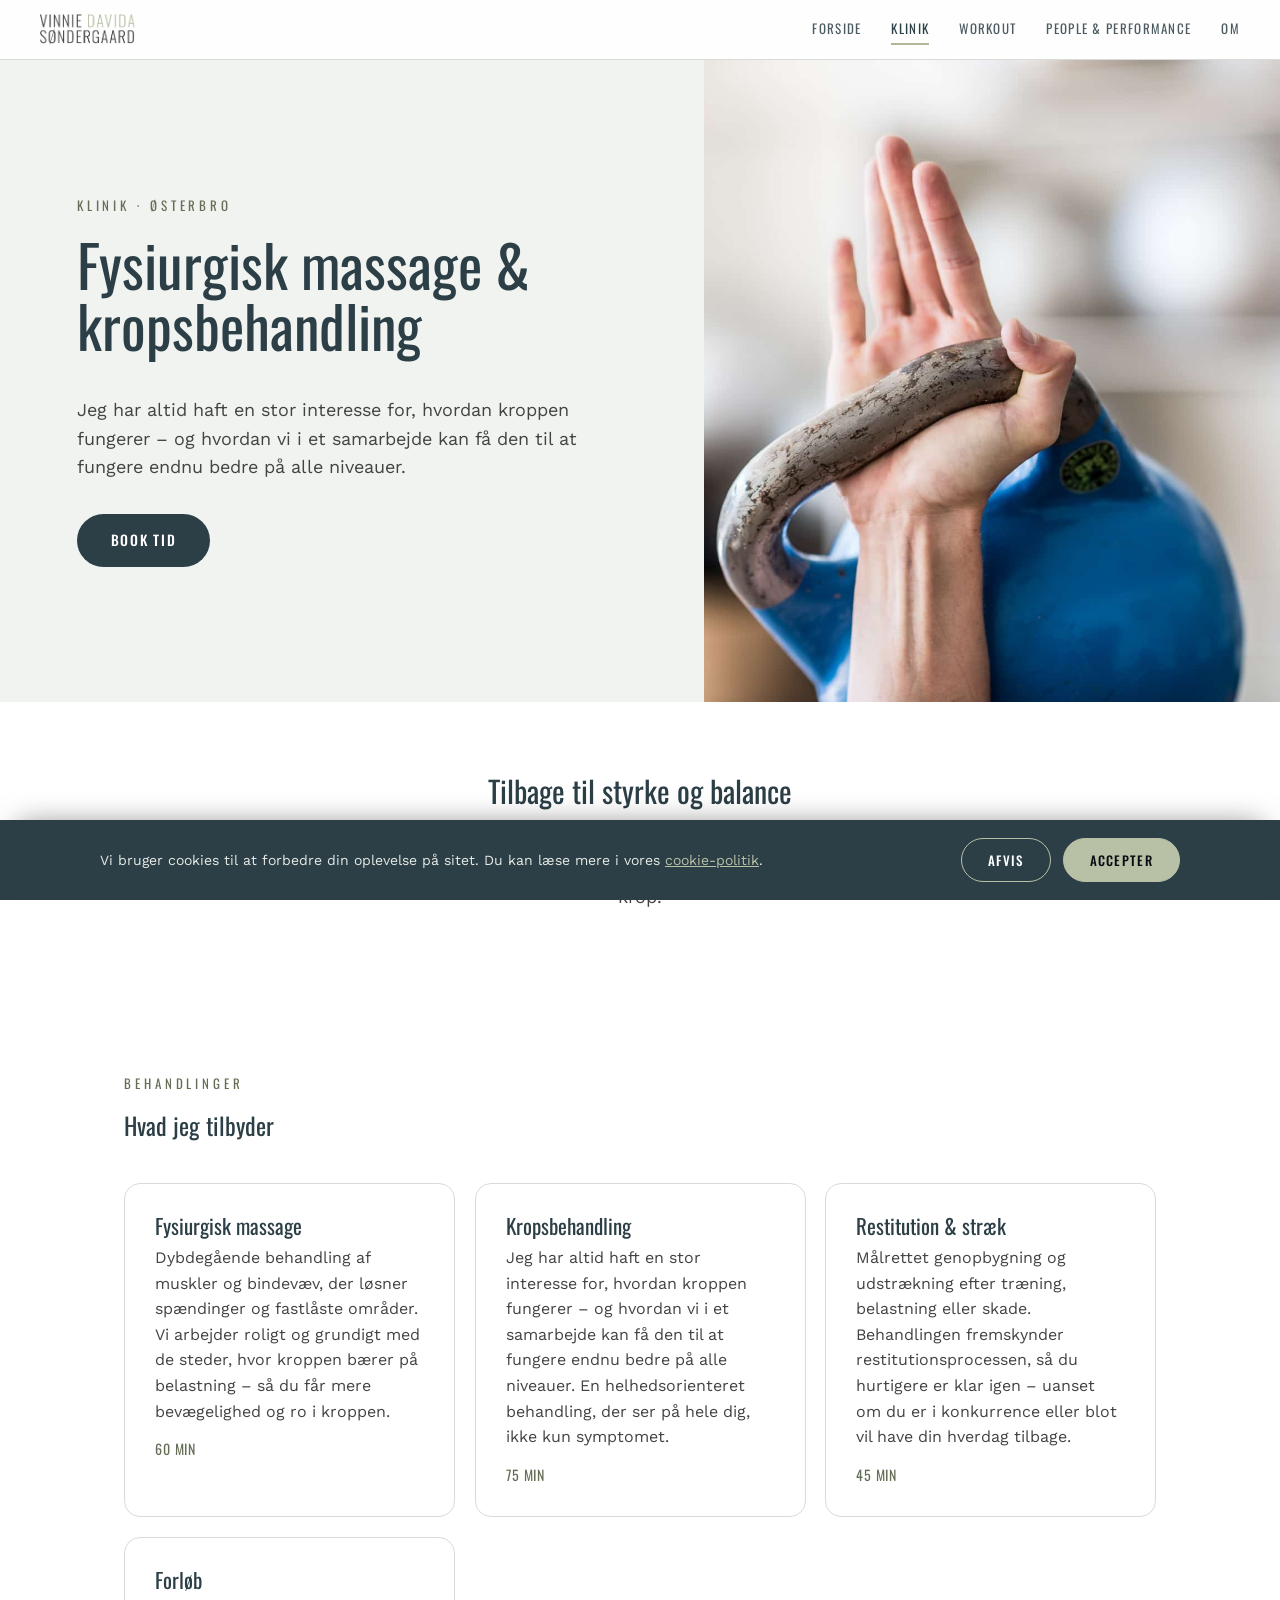
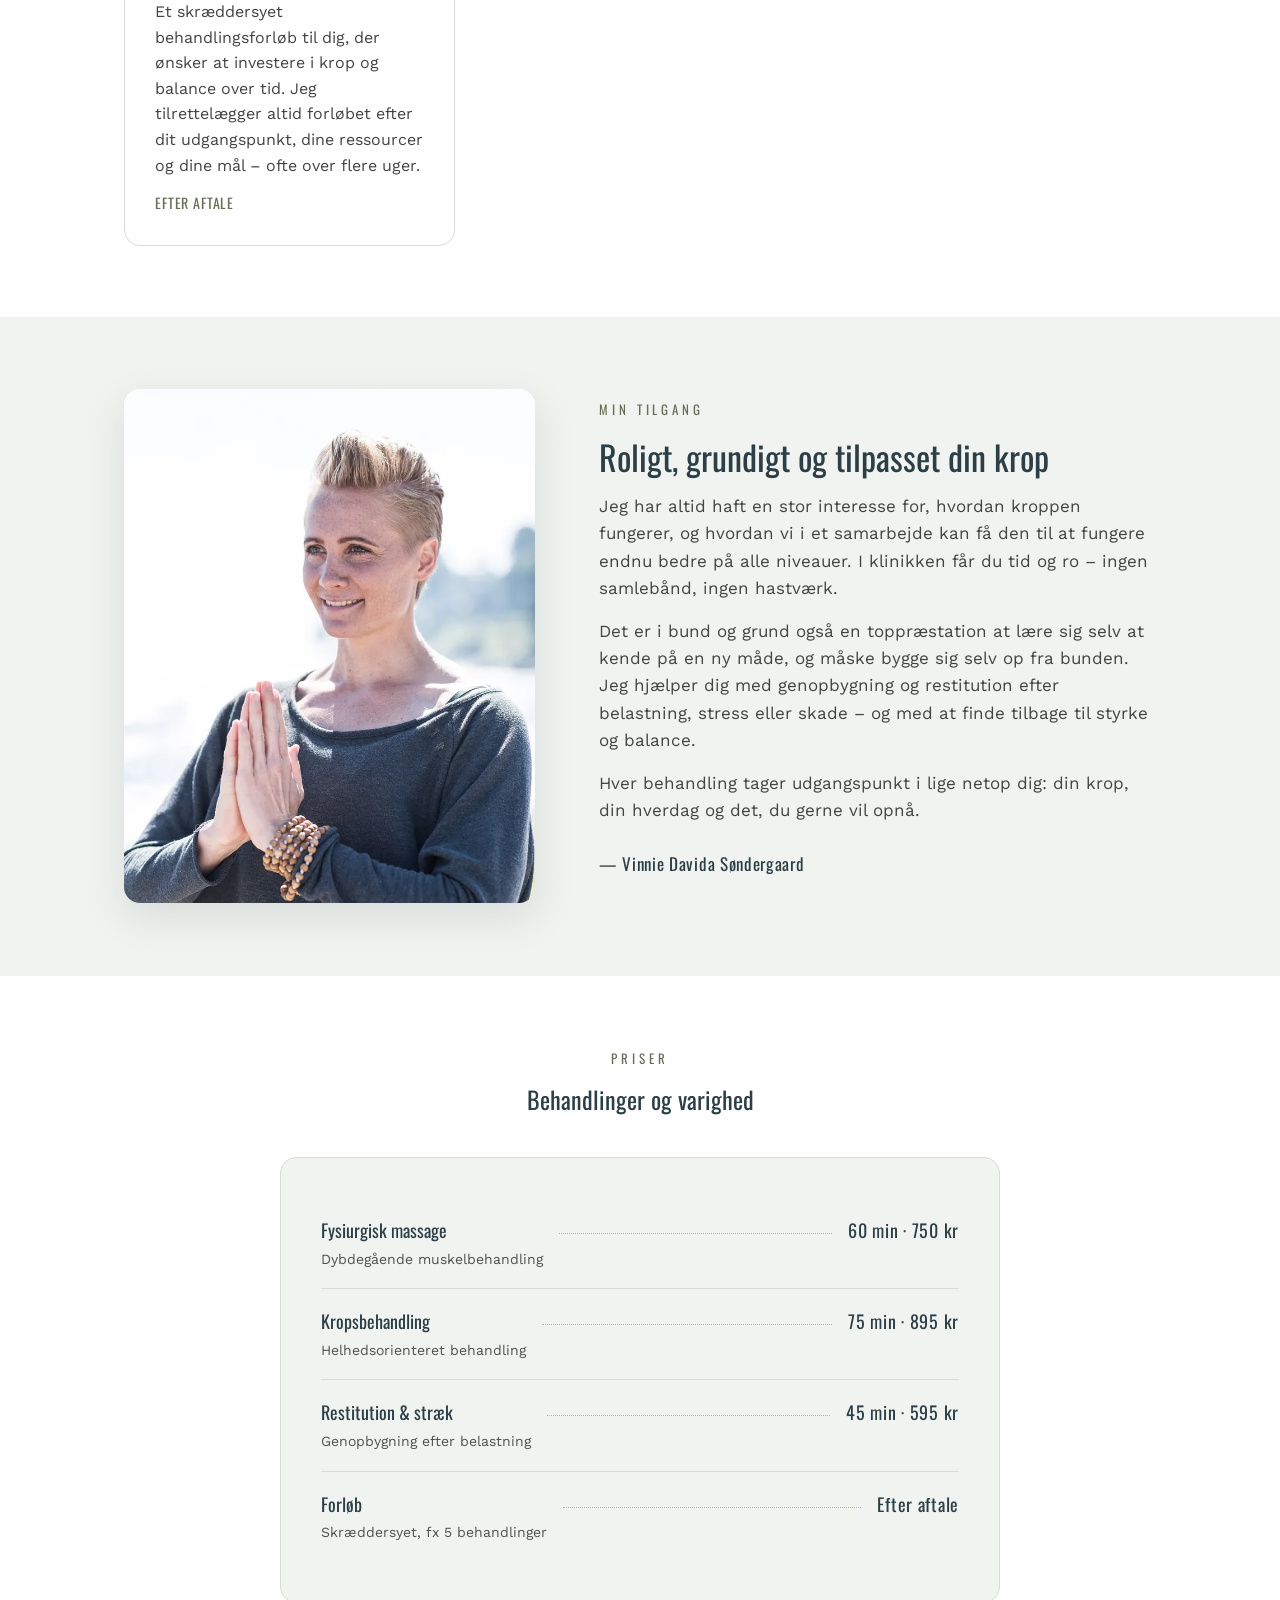
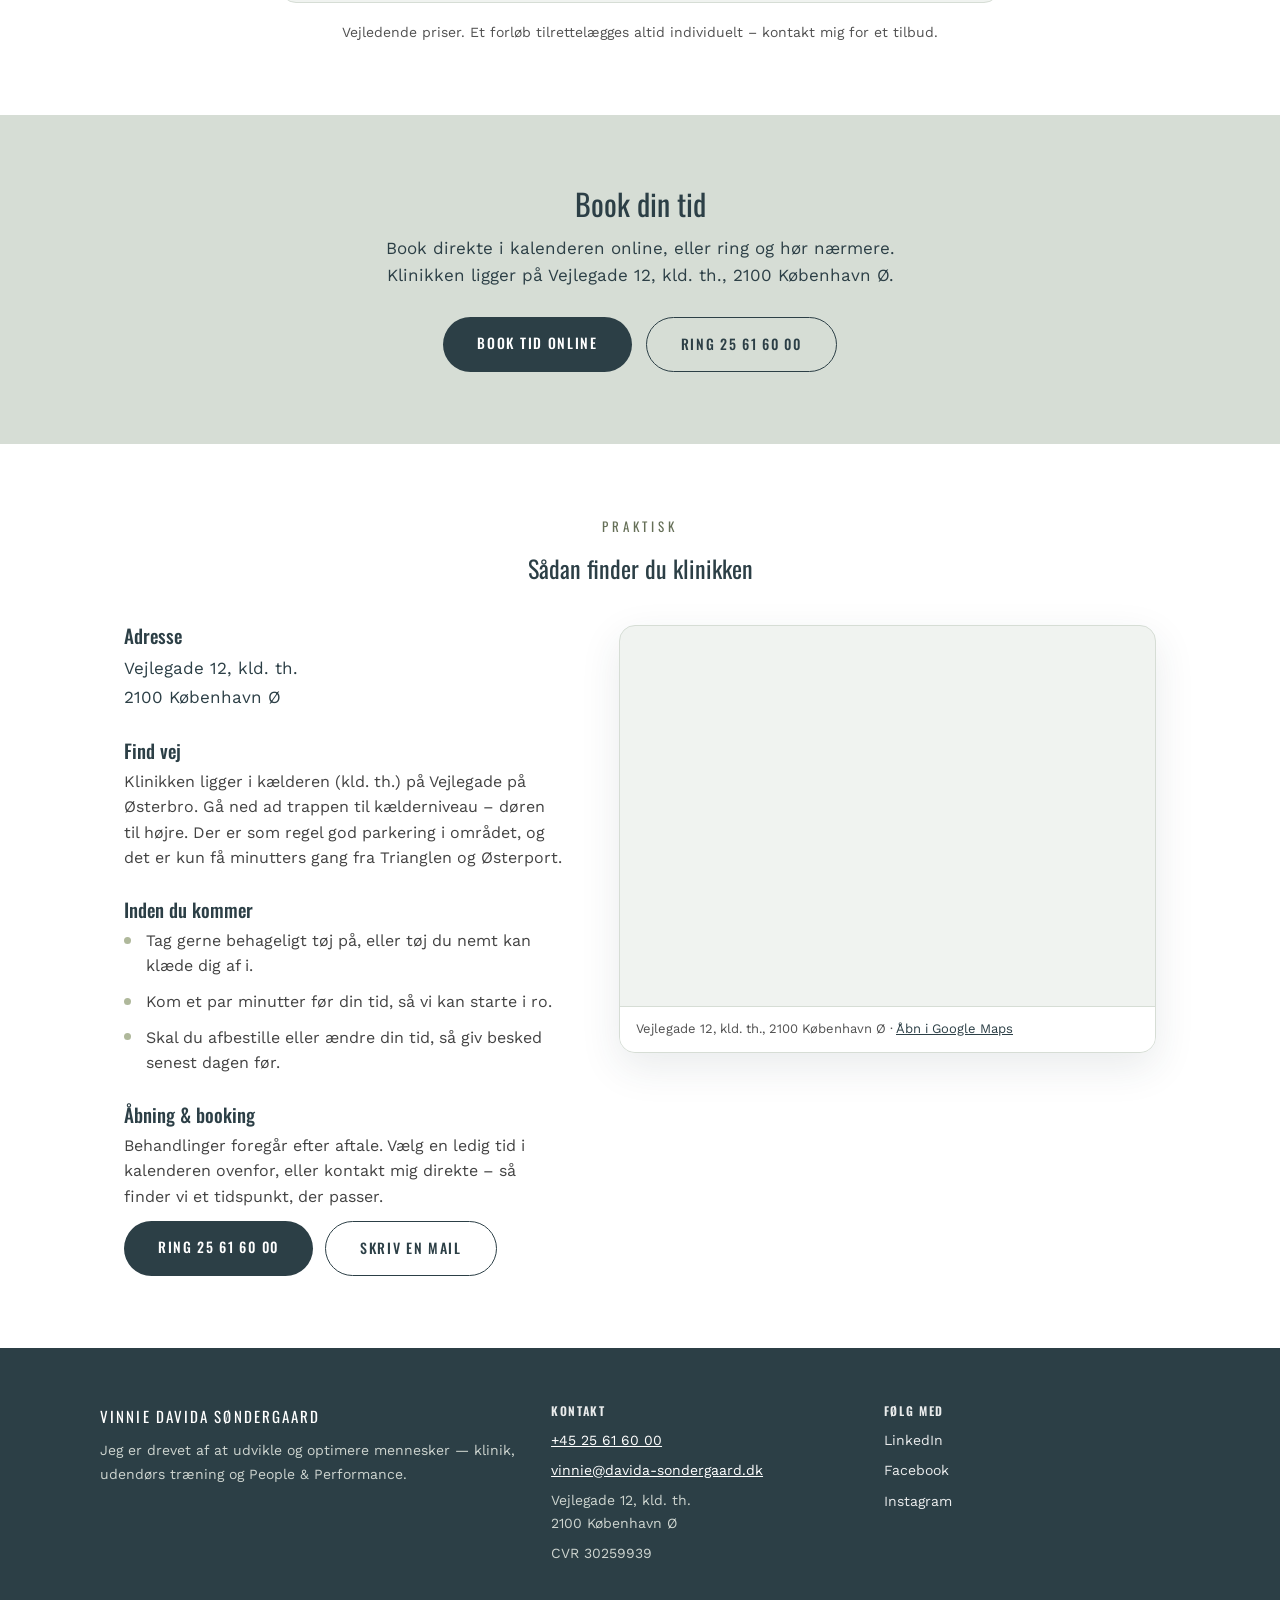
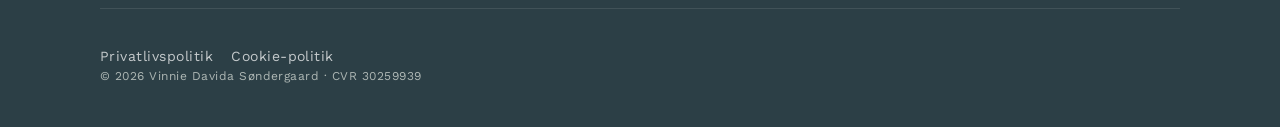
==== klinik/index.html @ 9a592920 "Serve site from custom domain vinnie-davida-sondergaard.dk The legacy Jekyll Pages build was failing" ====
<!DOCTYPE html>
<html lang="da">
<head>
<meta charset="utf-8">
<meta name="viewport" content="width=device-width, initial-scale=1">
<script>document.documentElement.classList.add('js');</script>
<title>Klinik — Fysiurgisk massage | Vinnie Davida Søndergaard</title>
<link rel="canonical" href="https://vinnie-davida-sondergaard.dk/klinik/">
<meta name="description" content="Fysiurgisk massage og kropsbehandling i en rolig klinik på Østerbro, København. Book din tid online.">

<!-- Favicon -->
<link rel="icon" type="image/png" href="../assets/images/source/favicon.png">
<link rel="apple-touch-icon" href="../assets/images/source/favicon.png">
<meta name="theme-color" content="#d6ddd5">

<!-- Open Graph -->
<meta property="og:type" content="website">
<meta property="og:site_name" content="Vinnie Davida Søndergaard">
<meta property="og:locale" content="da_DK">
<meta property="og:title" content="Klinik — Fysiurgisk massage | Vinnie Davida Søndergaard">
<meta property="og:description" content="Fysiurgisk massage og kropsbehandling i en rolig klinik på Østerbro, København. Book din tid online.">
<meta property="og:url" content="https://vinnie-davida-sondergaard.dk/klinik/">
<meta property="og:image" content="https://vinnie-davida-sondergaard.dk/assets/images/source/vinnie-davida-soendergaard-photo-martin-kaufmann-dsc-4499.jpg">

<!-- Twitter -->
<meta name="twitter:card" content="summary_large_image">
<meta name="twitter:title" content="Klinik — Fysiurgisk massage | Vinnie Davida Søndergaard">
<meta name="twitter:description" content="Fysiurgisk massage og kropsbehandling i en rolig klinik på Østerbro, København. Book din tid online.">
<meta name="twitter:image" content="https://vinnie-davida-sondergaard.dk/assets/images/source/vinnie-davida-soendergaard-photo-martin-kaufmann-dsc-4499.jpg">
<!-- Preload the hero photo (a CSS background, otherwise discovered late) — the LCP element. -->
<link rel="preload" as="image" href="../assets/images/source/vinnie-davida-soendergaard-photo-martin-kaufmann-dsc-4499.jpg">
<link rel="preconnect" href="https://fonts.googleapis.com">
<link rel="preconnect" href="https://fonts.gstatic.com" crossorigin>
<link href="https://fonts.googleapis.com/css2?family=Oswald:wght@300;400;500;600&family=Work+Sans:wght@300;400;500&display=swap" rel="stylesheet">
<link rel="stylesheet" href="../assets/css/tokens.css">
<style>
  /* Klinik tone: calm, clean, airy, healing */
  body { background: var(--c-wash); color: var(--c-slate); }
  h1, h2, h3 { font-weight: 400; color: var(--c-slate); }

  .hero { display: grid; grid-template-columns: 1.1fr .9fr; min-height: 78vh; }
  .hero .text { display: flex; flex-direction: column; justify-content: center; padding: 80px clamp(24px,6vw,96px); }
  .hero .photo { background: url('../assets/images/source/vinnie-davida-soendergaard-photo-martin-kaufmann-dsc-4499.jpg') center/cover; }
  .hero h1 { font-size: clamp(34px, 5vw, 58px); line-height: 1.05; margin-bottom: 22px; }
  .hero p { font-size: 18px; color: var(--c-text); max-width: 46ch; margin-bottom: 32px; }

  .intro { background: #fff; }
  .intro .wrap { max-width: 720px; text-align: center; }
  .intro h2 { font-size: 30px; margin-bottom: 18px; }
  .intro p { font-size: 18px; color: var(--c-text); }

  .treatments { background: #fff; }
  .treatments .grid { display: grid; gap: 20px; grid-template-columns: repeat(auto-fit,minmax(250px,1fr)); }
  .card h3 { font-size: 21px; margin-bottom: 8px; }
  .card p { color: var(--c-text); margin: 0 0 14px; }
  .card .meta { font-family: var(--font-head); color: var(--c-eyebrow); font-size: 14px; letter-spacing: .06em; text-transform: uppercase; }

  /* Approach / about the clinic — warm, calm two-column block */
  .approach { background: var(--c-wash); }
  .approach .grid { display: grid; gap: clamp(32px,5vw,64px); grid-template-columns: .85fr 1.15fr; align-items: center; }
  .approach .photo { border-radius: 16px; overflow: hidden; box-shadow: 0 14px 40px rgba(44,63,70,.12); }
  .approach .photo img { width: 100%; height: 100%; object-fit: cover; aspect-ratio: 4/5; }
  .approach h2 { font-size: clamp(26px,3.4vw,34px); margin-bottom: 18px; }
  .approach p { font-size: 17px; color: var(--c-text); margin: 0 0 16px; max-width: 56ch; }
  .approach .signature { font-family: var(--font-head); color: var(--c-slate); letter-spacing: .04em; margin-top: 26px; }
  @media (max-width: 760px){ .approach .grid { grid-template-columns: 1fr; } }

  /* Pricing — clean, editable price list */
  .pricing { background: #fff; }
  .pricing .price-list { max-width: 720px; margin: 0 auto; background: var(--c-wash); border: 1px solid var(--c-sage-light); border-radius: 16px; padding: clamp(20px,4vw,40px); }
  .pricing .price-row { display: flex; align-items: baseline; justify-content: space-between; gap: 16px; padding: 18px 0; border-bottom: 1px solid var(--c-sage-light); }
  .pricing .price-row:last-child { border-bottom: 0; }
  .pricing .price-row .name { font-family: var(--font-head); font-size: 18px; color: var(--c-slate); }
  .pricing .price-row .name small { display: block; font-family: var(--font-body); font-size: 14px; color: var(--c-text-soft); text-transform: none; letter-spacing: 0; margin-top: 3px; }
  .pricing .price-row .dots { flex: 1; border-bottom: 1px dotted var(--c-sage-muted); transform: translateY(-4px); min-width: 16px; }
  .pricing .price-row .amount { font-family: var(--font-head); font-size: 18px; color: var(--c-slate); white-space: nowrap; letter-spacing: .04em; }
  .pricing .price-note { max-width: 720px; margin: 18px auto 0; font-size: 14px; color: var(--c-text-soft); text-align: center; }
  @media (max-width: 520px){ .pricing .price-row .dots { display: none; } }

  .booking { background: var(--c-sage-light); text-align: center; }
  .booking h2 { font-size: 30px; }
  .booking p { font-size: 17px; max-width: 48ch; margin: 0 auto 28px; }
  .booking .actions { display: flex; gap: 14px; justify-content: center; flex-wrap: wrap; }

  /* ── Booking overlay (EZME calendar in a lightbox) ─────────────────────── */
  .booking-modal {
    position: fixed; inset: 0; z-index: 100;
    display: flex; align-items: center; justify-content: center;
    padding: clamp(12px, 4vw, 40px);
  }
  .booking-modal[hidden] { display: none; }
  .booking-modal__backdrop {
    position: absolute; inset: 0;
    background: rgba(44, 63, 70, .55);
    backdrop-filter: blur(2px); -webkit-backdrop-filter: blur(2px);
    opacity: 0; transition: opacity .28s ease;
  }
  .booking-modal__dialog {
    position: relative; z-index: 1;
    width: min(560px, 100%); max-height: 92vh;
    display: flex; flex-direction: column;
    background: #fff; border-radius: 18px; overflow: hidden;
    box-shadow: 0 24px 70px rgba(44, 63, 70, .32);
    opacity: 0; transform: translateY(14px) scale(.98);
    transition: opacity .28s ease, transform .28s ease;
  }
  .booking-modal.is-open .booking-modal__backdrop { opacity: 1; }
  .booking-modal.is-open .booking-modal__dialog { opacity: 1; transform: none; }
  .booking-modal__close {
    position: absolute; top: 10px; right: 12px; z-index: 2;
    width: 40px; height: 40px; border-radius: 999px; cursor: pointer;
    background: rgba(255, 255, 255, .92); border: 1px solid var(--c-sage-light);
    color: var(--c-slate); font-size: 24px; line-height: 1;
    display: inline-flex; align-items: center; justify-content: center;
    transition: background .2s, border-color .2s;
  }
  .booking-modal__close:hover { background: var(--c-sage-light); border-color: var(--c-sage); }
  .booking-modal__frame { flex: 1; min-height: 0; }
  .booking-modal__iframe {
    display: block; width: 100%; height: min(760px, 92vh);
    border: 0; background: #fff;
  }
  @media (prefers-reduced-motion: reduce) {
    .booking-modal__backdrop, .booking-modal__dialog { transition: none; }
  }

  /* ── Practical info: address, map & how to find the clinic (issue #9) ───── */
  .practical { background: #fff; }
  .practical .grid {
    display: grid; gap: clamp(28px, 5vw, 56px);
    grid-template-columns: .9fr 1.1fr; align-items: start;
  }
  @media (max-width: 760px){ .practical .grid { grid-template-columns: 1fr; } }

  .practical .info h3 {
    font-family: var(--font-head); font-weight: 500; font-size: 19px;
    color: var(--c-slate); margin: 0 0 8px;
  }
  .practical .info .block { margin-bottom: 28px; }
  .practical .info .block:last-child { margin-bottom: 0; }
  .practical .info address {
    font-style: normal; font-size: 17px; line-height: 1.7; color: var(--c-slate);
  }
  .practical .info p { font-size: 16px; color: var(--c-text); margin: 0 0 12px; max-width: 52ch; }
  .practical .info p:last-child { margin-bottom: 0; }
  .practical .info ul {
    list-style: none; padding: 0; margin: 0;
    font-size: 16px; color: var(--c-text); line-height: 1.6;
  }
  .practical .info ul li { position: relative; padding-left: 22px; margin-bottom: 10px; }
  .practical .info ul li:last-child { margin-bottom: 0; }
  .practical .info ul li::before {
    content: ""; position: absolute; left: 0; top: .55em;
    width: 7px; height: 7px; border-radius: 999px; background: var(--c-sage-muted);
  }
  .practical .contact-actions { display: flex; gap: 12px; flex-wrap: wrap; margin-top: 6px; }

  /* Map: rounded card framing the embed; placeholder fallback if not embedded */
  .practical .map {
    border-radius: 16px; overflow: hidden;
    border: 1px solid var(--c-sage-light);
    box-shadow: 0 14px 40px rgba(44,63,70,.10);
    background: var(--c-wash);
    min-height: 340px; position: relative;
  }
  .practical .map iframe { display: block; width: 100%; height: 100%; min-height: 380px; border: 0; }
  .practical .map .map-caption {
    font-size: 13px; color: var(--c-text-soft);
    padding: 12px 16px; background: #fff; border-top: 1px solid var(--c-sage-light);
  }
  .practical .map .map-caption a { color: var(--c-slate); }

  /* Klinik tone: light, calm top-nav; dark slate footer */
  .site-nav { --nav-bg: rgba(255,255,255,.92); --nav-fg: var(--c-slate); --nav-border: var(--c-sage-light); --nav-accent: var(--c-sage-muted); }
  .site-footer { --foot-bg: var(--c-slate); --foot-fg: #cdd4cf; --foot-head: #fff; --foot-link: #fff; }
  /* offset first section for the fixed nav */
  .hero { padding-top: 60px; }
  @media (max-width: 760px){ .hero { grid-template-columns: 1fr; } .hero .photo { min-height: 320px; order: -1; } }
</style>

<!-- Structured data (#23): the clinic as a local business, for local SEO. -->
<script type="application/ld+json">
{
  "@context": "https://schema.org",
  "@type": "MedicalBusiness",
  "name": "Vinnie Davida Søndergaard — Klinik",
  "description": "Fysiurgisk massage og kropsbehandling i en rolig klinik på Østerbro, København.",
  "url": "https://vinnie-davida-sondergaard.dk/klinik/",
  "image": "https://vinnie-davida-sondergaard.dk/assets/images/source/vinnie-davida-soendergaard-photo-martin-kaufmann-dsc-4499.jpg",
  "telephone": "+4525616000",
  "email": "vinnie@davida-sondergaard.dk",
  "priceRange": "$$",
  "address": {
    "@type": "PostalAddress",
    "streetAddress": "Vejlegade 12, kld. th.",
    "postalCode": "2100",
    "addressLocality": "København Ø",
    "addressCountry": "DK"
  },
  "geo": {
    "@type": "GeoCoordinates",
    "latitude": 55.7066,
    "longitude": 12.5780
  },
  "openingHoursSpecification": {
    "@type": "OpeningHoursSpecification",
    "dayOfWeek": ["Monday", "Tuesday", "Wednesday", "Thursday", "Friday"],
    "description": "Behandlinger foregår efter aftale."
  },
  "makesOffer": [
    { "@type": "Offer", "itemOffered": { "@type": "Service", "name": "Fysiurgisk massage" } },
    { "@type": "Offer", "itemOffered": { "@type": "Service", "name": "Kropsbehandling" } },
    { "@type": "Offer", "itemOffered": { "@type": "Service", "name": "Restitution & stræk" } }
  ]
}
</script>
</head>
<body class="focus-klinik">
  <!-- ===================================================================
       CANONICAL SHARED TOP-NAV (sub-sites) — see .site-nav in tokens.css.
       Identical structure on klinik / workout / people-performance; the brand
       wordmark (logolight.png) is the same everywhere — dark text reads as-is on
       the light Klinik nav, and is inverted to white on the dark Workout / P&P
       navs via CSS (see .focus-workout/.focus-pp .site-nav .brand img in
       tokens.css). Only which link carries .is-current differs per page.
       =================================================================== -->
  <nav class="site-nav">
    <a class="brand" href="../" aria-label="Vinnie Davida Søndergaard — forside">
      <img src="../assets/images/source/logolight.png" alt="Vinnie Davida Søndergaard">
    </a>
    <button class="nav-toggle" type="button" aria-label="Åbn menu" aria-expanded="false" aria-controls="primary-nav">
      <span class="bars" aria-hidden="true"></span>
    </button>
    <div class="nav-links" id="primary-nav">
      <a href="../">Forside</a>
      <a href="../klinik/" class="is-current">Klinik</a>
      <a href="../workout/">Workout</a>
      <a href="../people-performance/">People &amp; Performance</a>
      <a href="../om/">Om</a>
    </div>
  </nav>

  <header class="hero">
    <div class="text">
      <div class="eyebrow">Klinik · Østerbro</div>
      <h1>Fysiurgisk massage &amp; kropsbehandling</h1>
      <p>Jeg har altid haft en stor interesse for, hvordan kroppen fungerer – og hvordan vi i et samarbejde kan få den til at fungere endnu bedre på alle niveauer.</p>
      <div><a class="btn" href="https://ezme.io/c/Tf/eSrT" target="_blank" rel="noopener" data-booking>Book tid</a></div>
    </div>
    <div class="photo" role="img" aria-label="Kropsbehandling"></div>
  </header>

  <section class="section intro">
    <div class="wrap">
      <h2>Tilbage til styrke og balance</h2>
      <p>Behandlingen løsner op, fremskynder restitutionsprocessen og hjælper dig tilbage efter belastning, stress eller skade. Roligt, grundigt og tilpasset din krop.</p>
    </div>
  </section>

  <section class="section treatments" id="behandlinger">
    <div class="wrap">
      <div class="section-head">
        <div class="eyebrow">Behandlinger</div>
        <h2>Hvad jeg tilbyder</h2>
      </div>
      <div class="grid reveal-stagger">
        <div class="card reveal">
          <h3>Fysiurgisk massage</h3>
          <p>Dybdegående behandling af muskler og bindevæv, der løsner spændinger og fastlåste områder. Vi arbejder roligt og grundigt med de steder, hvor kroppen bærer på belastning – så du får mere bevægelighed og ro i kroppen.</p>
          <div class="meta">60 min</div>
        </div>
        <div class="card reveal">
          <h3>Kropsbehandling</h3>
          <p>Jeg har altid haft en stor interesse for, hvordan kroppen fungerer – og hvordan vi i et samarbejde kan få den til at fungere endnu bedre på alle niveauer. En helhedsorienteret behandling, der ser på hele dig, ikke kun symptomet.</p>
          <div class="meta">75 min</div>
        </div>
        <div class="card reveal">
          <h3>Restitution &amp; stræk</h3>
          <p>Målrettet genopbygning og udstrækning efter træning, belastning eller skade. Behandlingen fremskynder restitutionsprocessen, så du hurtigere er klar igen – uanset om du er i konkurrence eller blot vil have din hverdag tilbage.</p>
          <div class="meta">45 min</div>
        </div>
        <div class="card reveal">
          <h3>Forløb</h3>
          <p>Et skræddersyet behandlingsforløb til dig, der ønsker at investere i krop og balance over tid. Jeg tilrettelægger altid forløbet efter dit udgangspunkt, dine ressourcer og dine mål – ofte over flere uger.</p>
          <div class="meta">Efter aftale</div>
        </div>
      </div>
    </div>
  </section>

  <section class="section approach" id="tilgang">
    <div class="wrap">
      <div class="grid reveal-stagger">
        <div class="photo reveal">
          <img src="../assets/images/klinik-balance.webp"
               alt="Vinnie Davida Søndergaard – ro, balance og nærvær" loading="lazy" width="734" height="1100">
        </div>
        <div class="text reveal">
          <div class="eyebrow">Min tilgang</div>
          <h2>Roligt, grundigt og tilpasset din krop</h2>
          <p>Jeg har altid haft en stor interesse for, hvordan kroppen fungerer, og hvordan vi i et samarbejde kan få den til at fungere endnu bedre på alle niveauer. I klinikken får du tid og ro – ingen samlebånd, ingen hastværk.</p>
          <p>Det er i bund og grund også en toppræstation at lære sig selv at kende på en ny måde, og måske bygge sig selv op fra bunden. Jeg hjælper dig med genopbygning og restitution efter belastning, stress eller skade – og med at finde tilbage til styrke og balance.</p>
          <p>Hver behandling tager udgangspunkt i lige netop dig: din krop, din hverdag og det, du gerne vil opnå.</p>
          <p class="signature">— Vinnie Davida Søndergaard</p>
        </div>
      </div>
    </div>
  </section>

  <section class="section pricing" id="priser">
    <div class="wrap">
      <div class="section-head" style="margin-inline:auto;text-align:center;max-width:560px">
        <div class="eyebrow">Priser</div>
        <h2>Behandlinger og varighed</h2>
      </div>
      <!-- Placeholder prices — rediger frit her. Format: navn / varighed / pris. -->
      <div class="price-list reveal">
        <div class="price-row">
          <span class="name">Fysiurgisk massage <small>Dybdegående muskelbehandling</small></span>
          <span class="dots" aria-hidden="true"></span>
          <span class="amount">60 min · 750 kr</span>
        </div>
        <div class="price-row">
          <span class="name">Kropsbehandling <small>Helhedsorienteret behandling</small></span>
          <span class="dots" aria-hidden="true"></span>
          <span class="amount">75 min · 895 kr</span>
        </div>
        <div class="price-row">
          <span class="name">Restitution &amp; stræk <small>Genopbygning efter belastning</small></span>
          <span class="dots" aria-hidden="true"></span>
          <span class="amount">45 min · 595 kr</span>
        </div>
        <div class="price-row">
          <span class="name">Forløb <small>Skræddersyet, fx 5 behandlinger</small></span>
          <span class="dots" aria-hidden="true"></span>
          <span class="amount">Efter aftale</span>
        </div>
      </div>
      <p class="price-note">Vejledende priser. Et forløb tilrettelægges altid individuelt – kontakt mig for et tilbud.</p>
    </div>
  </section>

  <section class="section booking" id="book">
    <div class="wrap">
      <h2>Book din tid</h2>
      <p>Book direkte i kalenderen online, eller ring og hør nærmere. Klinikken ligger på Vejlegade 12, kld. th., 2100 København Ø.</p>
      <div class="actions">
        <a class="btn" href="https://ezme.io/c/Tf/eSrT" target="_blank" rel="noopener" data-booking>Book tid online</a>
        <a class="btn ghost" href="tel:+4525616000">Ring 25 61 60 00</a>
      </div>
    </div>
  </section>

  <section class="section practical" id="praktisk">
    <div class="wrap">
      <div class="section-head" style="margin-inline:auto;text-align:center;max-width:560px">
        <div class="eyebrow">Praktisk</div>
        <h2>Sådan finder du klinikken</h2>
      </div>
      <div class="grid reveal-stagger">
        <div class="info reveal">
          <div class="block">
            <h3>Adresse</h3>
            <address>
              Vejlegade 12, kld. th.<br>
              2100 København Ø
            </address>
          </div>

          <div class="block">
            <h3>Find vej</h3>
            <p>Klinikken ligger i kælderen (kld. th.) på Vejlegade på Østerbro. Gå ned ad trappen til kælderniveau – døren til højre. Der er som regel god parkering i området, og det er kun få minutters gang fra Trianglen og Østerport.</p>
          </div>

          <div class="block">
            <h3>Inden du kommer</h3>
            <ul>
              <li>Tag gerne behageligt tøj på, eller tøj du nemt kan klæde dig af i.</li>
              <li>Kom et par minutter før din tid, så vi kan starte i ro.</li>
              <li>Skal du afbestille eller ændre din tid, så giv besked senest dagen før.</li>
            </ul>
          </div>

          <div class="block">
            <h3>Åbning &amp; booking</h3>
            <p>Behandlinger foregår efter aftale. Vælg en ledig tid i kalenderen ovenfor, eller kontakt mig direkte – så finder vi et tidspunkt, der passer.</p>
            <div class="contact-actions">
              <a class="btn" href="tel:+4525616000">Ring 25 61 60 00</a>
              <a class="btn ghost" href="mailto:vinnie@davida-sondergaard.dk?subject=Sp%C3%B8rgsm%C3%A5l%20-%20klinik">Skriv en mail</a>
            </div>
          </div>
        </div>

        <div class="map reveal">
          <iframe
            title="Kort over klinikken, Vejlegade 12, 2100 København Ø"
            src="https://www.google.com/maps?q=Vejlegade+12,+2100+K%C3%B8benhavn+%C3%98&output=embed"
            loading="lazy"
            referrerpolicy="no-referrer-when-downgrade"
            allowfullscreen></iframe>
          <div class="map-caption">
            Vejlegade 12, kld. th., 2100 København Ø ·
            <a href="https://www.google.com/maps/search/?api=1&amp;query=Vejlegade+12,+2100+K%C3%B8benhavn+%C3%98" target="_blank" rel="noopener">Åbn i Google Maps</a>
          </div>
        </div>
      </div>
    </div>
  </section>

  <!-- CANONICAL SHARED FOOTER — identical across all pages (see tokens.css). -->
  <footer class="site-footer">
    <div class="foot-inner">
      <div>
        <p class="foot-brand">Vinnie Davida Søndergaard</p>
        <p>Jeg er drevet af at udvikle og optimere mennesker — klinik, udendørs træning og People &amp; Performance.</p>
      </div>
      <div>
        <h4>Kontakt</h4>
        <p><a href="tel:+4525616000">+45 25 61 60 00</a></p>
        <p><a href="mailto:vinnie@davida-sondergaard.dk">vinnie@davida-sondergaard.dk</a></p>
        <p>Vejlegade 12, kld. th.<br>2100 København Ø</p>
        <p>CVR 30259939</p>
      </div>
      <div>
        <h4>Følg med</h4>
        <div class="social">
          <a href="https://www.linkedin.com/search/results/all/?keywords=Vinnie%20Davida%20S%C3%B8ndergaard" target="_blank" rel="noopener">LinkedIn</a>
          <a href="https://www.facebook.com/lifepoweredthroughinside" target="_blank" rel="noopener">Facebook</a>
          <a href="https://www.instagram.com/vinnie_davida_sondergaard" target="_blank" rel="noopener">Instagram</a>
        </div>
      </div>
    </div>
    <div class="foot-base">
      <div class="foot-legal">
        <a href="../privatlivspolitik.html">Privatlivspolitik</a>
        <a href="../cookie-politik.html">Cookie-politik</a>
      </div>
      © <span id="year">2026</span> Vinnie Davida Søndergaard · CVR 30259939
    </div>
  </footer>
  <!-- Booking overlay: the EZME calendar opens in a lightbox on top of the page
       (mirrors the live site). Progressive enhancement — without JS the
       data-booking links above simply open EZME in a new tab. The iframe src is
       set lazily by booking-modal.js the first time the overlay is opened. -->
  <div class="booking-modal" id="booking-modal" hidden>
    <div class="booking-modal__backdrop" data-booking-close></div>
    <div class="booking-modal__dialog" role="dialog" aria-modal="true" aria-label="Book tid">
      <button class="booking-modal__close" type="button" data-booking-close aria-label="Luk booking">&times;</button>
      <div class="booking-modal__frame">
        <iframe class="booking-modal__iframe" title="Book tid — online kalender"
                data-src="https://ezme.io/c/Tf/eSrT" allow="payment"></iframe>
      </div>
    </div>
  </div>

  <script src="../assets/js/nav.js" defer></script>
  <script src="../assets/js/reveal.js" defer></script>
  <script src="../assets/js/cookie.js" data-path-prefix="../" defer></script>
  <script src="../assets/js/booking-modal.js" defer></script>
</body>
</html>
---- assets/css/tokens.css ----
/* ==========================================================================
   tokens.css — shared design tokens + component library
   Single source of truth for primitives reused across all pages. See
   design.md §3 (palette) & §4 (type).

   ── COLOR TOKENS (--c-*) ───────────────────────────────────────────────
     --c-sage, --c-sage-light, --c-sage-tint, --c-sage-muted, --c-wash,
     --c-slate, --c-near-black, --c-sand, --c-text, --c-text-soft,
     --c-white, --c-off

   ── TYPE / LAYOUT TOKENS ────────────────────────────────────────────────
     --font-head ("Oswald"), --font-body ("Work Sans"), --maxw (1080px)

   ── COMPONENT KNOBS (override per focus; defaults below) ────────────────
     Button : --btn-bg --btn-fg --btn-bg-hover --btn-fg-hover --btn-radius
              --btn-pad --btn-size --btn-tracking --btn-weight
     Card   : --card-bg --card-fg --card-border --card-radius --card-pad
     Form   : --field-bg --field-fg --field-border --field-border-focus
              --field-radius --field-label --field-placeholder
     Nav    : --nav-bg --nav-fg --nav-border --nav-accent
     Footer : --foot-bg --foot-fg --foot-head --foot-link --foot-border

   ── SHARED COMPONENTS / CLASSES ─────────────────────────────────────────
     Layout   : .wrap, .section, .section-head
     Eyebrow  : .eyebrow, .kicker
     Buttons  : .btn, .btn.ghost
     Card     : .card
     Forms    : .form, .field, .form-row, label, input, select, textarea
                (controls inside .form/.field are token-driven)
     Nav/Foot : .site-nav (+children), .site-footer (+children), .back

   ── PER-FOCUS SCOPING ───────────────────────────────────────────────────
     Set the focus on <body> with one of: .focus-klinik | .focus-workout |
     .focus-pp. Each tunes the component knobs above to its tone. Pages then
     only need genuinely page-unique CSS in their inline <style>.
   ========================================================================== */
:root {
  /* Greens */
  --c-sage: #b8c0a6;        /* primary accent */
  --c-sage-light: #d6ddd5;
  --c-sage-tint: #c0c9b6;
  --c-sage-muted: #afb89b;
  --c-eyebrow: #656f57;     /* darkened sage for small label TEXT on light bg
                               (WCAG AA on white/wash; sage-muted alone fails) */
  --c-wash: #f0f3f0;        /* pale green wash */
  /* Darks */
  --c-slate: #2c3f46;       /* dark slate/teal */
  --c-near-black: #080d12;
  /* Warm */
  --c-sand: #e0ddd4;
  --c-gold: #b8924f;        /* afdæmpet messingguld — from the logo */
  /* Text & neutrals */
  --c-text: #434343;
  --c-text-soft: #515151;
  --c-white: #ffffff;
  --c-off: #f5f5f5;

  --font-head: "Oswald", system-ui, sans-serif;
  --font-body: "Work Sans", system-ui, sans-serif;

  --maxw: 1080px;
  --section-pad: 72px;

  /* Button knobs (neutral slate default; overridden per focus) */
  --btn-bg: var(--c-slate);
  --btn-fg: #fff;
  --btn-bg-hover: var(--c-near-black);
  --btn-fg-hover: #fff;
  --btn-radius: 999px;
  --btn-pad: 15px 34px;
  --btn-size: 14px;
  --btn-tracking: .12em;
  --btn-weight: 500;
  --btn-transition: background .2s, transform .15s;
  --btn-translate-hover: 0;

  /* Card knobs */
  --card-bg: #fff;
  --card-fg: var(--c-text);
  --card-border: var(--c-sage-light);
  --card-radius: 16px;
  --card-pad: 30px;

  /* Form / field knobs (neutral; each focus can tint) */
  --field-bg: #fff;
  --field-fg: var(--c-text);
  --field-border: var(--c-sage-light);
  --field-border-focus: var(--c-sage-muted);
  --field-radius: 10px;
  --field-pad: 12px 14px;
  --field-label: var(--c-slate);
  --field-placeholder: #9aa39c;
}

* { box-sizing: border-box; }
html { scroll-behavior: smooth; }
body {
  margin: 0;
  font-family: var(--font-body);
  color: var(--c-text);
  line-height: 1.6;
  -webkit-font-smoothing: antialiased;
  overflow-x: hidden; /* belt-and-braces against accidental horizontal scroll */
}
/* prevent long, unbroken strings (emails, headings) from forcing overflow */
h1, h2, h3, h4, p, a { overflow-wrap: break-word; }
h1, h2, h3, h4 {
  font-family: var(--font-head);
  font-weight: 600;
  line-height: 1.1;
  margin: 0 0 .5em;
}
img { max-width: 100%; display: block; }
a { color: inherit; }

/* ==========================================================================
   GLOBAL KEYBOARD FOCUS (a11y, #18) — a clearly visible focus ring for
   keyboard users on every interactive element. :focus-visible keeps the ring
   off mouse clicks. Uses two outlines (slate + white offset) so it stays
   legible on both light and dark backgrounds across all three focuses.
   ========================================================================== */
:focus-visible {
  outline: 2px solid var(--c-slate);
  outline-offset: 2px;
  box-shadow: 0 0 0 4px rgba(255, 255, 255, .9);
  border-radius: 3px;
}
/* On dark surfaces (Workout / P&P dark nav, hero, footer) flip the ring to a
   light sage so it reads against near-black/slate. */
.focus-workout :focus-visible,
.focus-pp :focus-visible,
.site-footer :focus-visible,
.cookie-banner :focus-visible {
  outline-color: var(--c-sage);
  box-shadow: 0 0 0 4px rgba(8, 13, 18, .55);
}
/* Form fields already show a focus box-shadow; don't double up the ring on
   them when focused via keyboard — keep just the outline. */
.field :focus-visible, .form :focus-visible { box-shadow: none; }
.wrap { max-width: var(--maxw); margin: 0 auto; padding: 0 24px; }

/* ==========================================================================
   LAYOUT — section + section heading
   ========================================================================== */
.section { padding: var(--section-pad) 0; }
.section-head { max-width: 640px; margin-bottom: 44px; }
.section-head h2 { margin-top: 10px; }

/* ==========================================================================
   EYEBROW / KICKER — small uppercase labels above headings
   .eyebrow: quiet, letter-spaced label (Klinik / P&P).
   .kicker:  badge-style accent label (Workout).
   ========================================================================== */
.eyebrow {
  font-family: var(--font-head); text-transform: uppercase;
  letter-spacing: .3em; font-size: 13px; color: var(--c-eyebrow);
  margin-bottom: 18px;
}
.kicker {
  display: inline-block; font-family: var(--font-head); font-weight: 600;
  text-transform: uppercase; letter-spacing: .2em; font-size: 13px;
  color: var(--c-near-black); background: var(--c-sage);
  padding: 6px 14px; border-radius: 4px; margin-bottom: 22px;
}

/* ==========================================================================
   BUTTONS — .btn (solid) and .btn.ghost (outline). Token-driven; each focus
   overrides the --btn-* knobs (see per-focus scoping below).
   ========================================================================== */
.btn {
  display: inline-block; font-family: var(--font-head); font-weight: var(--btn-weight);
  text-transform: uppercase; letter-spacing: var(--btn-tracking);
  font-size: var(--btn-size); text-decoration: none; cursor: pointer;
  padding: var(--btn-pad); border: 0; border-radius: var(--btn-radius);
  background: var(--btn-bg); color: var(--btn-fg);
  transition: var(--btn-transition);
}
.btn:hover {
  background: var(--btn-bg-hover); color: var(--btn-fg-hover);
  transform: translateY(var(--btn-translate-hover));
}
.btn.ghost {
  background: transparent; color: var(--btn-bg);
  border: 1px solid var(--btn-bg);
}
.btn.ghost:hover { background: var(--btn-bg); color: var(--btn-fg); }

/* ==========================================================================
   CARD — generic content card; token-driven so each focus can tint it.
   ========================================================================== */
.card {
  background: var(--card-bg); color: var(--card-fg);
  border: 1px solid var(--card-border); border-radius: var(--card-radius);
  padding: var(--card-pad);
}

/* ==========================================================================
   FORMS — primitives shared by the mock booking / signup / contact UIs.
   Markup pattern:
     <form class="form">
       <div class="form-row">                 (multi-column row; stacks <=560px)
         <div class="field">
           <label for="name">Navn</label>
           <input id="name" type="text" placeholder="…">
         </div>
         <div class="field"> … </div>
       </div>
       <div class="field"> <label>…</label> <textarea></textarea> </div>
       <button class="btn" type="submit">Send</button>
     </form>
   All controls read the --field-* knobs, so a focus tints them by overriding
   those (e.g. dark fields on Workout). Visually neutral by default.
   ========================================================================== */
.form { display: grid; gap: 18px; }
.field { display: flex; flex-direction: column; gap: 7px; }
.field label,
.form label {
  font-family: var(--font-head); text-transform: uppercase;
  letter-spacing: .1em; font-size: 12px; color: var(--field-label);
}
.form-row {
  display: grid; gap: 18px;
  grid-template-columns: repeat(auto-fit, minmax(180px, 1fr));
}
.field input,
.field select,
.field textarea,
.form input,
.form select,
.form textarea {
  width: 100%; font-family: var(--font-body); font-size: 15px;
  color: var(--field-fg); background: var(--field-bg);
  border: 1px solid var(--field-border); border-radius: var(--field-radius);
  padding: var(--field-pad); transition: border-color .2s, box-shadow .2s;
}
.field textarea, .form textarea { min-height: 130px; resize: vertical; }
.field select, .form select { appearance: none; cursor: pointer; }
.field input:focus,
.field select:focus,
.field textarea:focus,
.form input:focus,
.form select:focus,
.form textarea:focus {
  outline: none; border-color: var(--field-border-focus);
  box-shadow: 0 0 0 3px color-mix(in srgb, var(--field-border-focus) 30%, transparent);
}
.field input::placeholder,
.field textarea::placeholder,
.form input::placeholder,
.form textarea::placeholder { color: var(--field-placeholder); }

/* ==========================================================================
   PER-FOCUS SCOPING — set one of these on <body>. Only the component knobs
   that differ from the neutral defaults are overridden here.
   ========================================================================== */
/* Klinik — calm slate pill button, airy fields */
.focus-klinik {
  --section-pad: 72px;
  --btn-bg: var(--c-slate); --btn-fg: #fff;
  --btn-bg-hover: var(--c-near-black); --btn-fg-hover: #fff;
  --btn-radius: 999px; --btn-pad: 15px 34px; --btn-size: 14px;
}

/* Workout — bold sage button on dark, dark fields */
.focus-workout {
  --section-pad: 80px;
  --btn-bg: var(--c-sage); --btn-fg: var(--c-near-black);
  --btn-bg-hover: #c8d0b6; --btn-fg-hover: var(--c-near-black);
  --btn-radius: 4px; --btn-pad: 17px 40px; --btn-size: 15px;
  --btn-tracking: .14em; --btn-weight: 600; --btn-translate-hover: -2px;
  --card-bg: #11181f; --card-fg: #c3c9bd; --card-border: #2c3f46;
  --card-radius: 8px; --card-pad: 26px;
  --field-bg: #11181f; --field-fg: #e9ece6; --field-border: #2c3f46;
  --field-border-focus: var(--c-sage); --field-label: var(--c-sage);
  --field-placeholder: #6f776c;
}

/* People & Performance — premium sand button, refined fields */
.focus-pp {
  --section-pad: 84px;
  --btn-bg: var(--c-sand); --btn-fg: var(--c-slate);
  --btn-bg-hover: #efece3; --btn-fg-hover: var(--c-slate);
  --btn-radius: 6px; --btn-pad: 16px 36px; --btn-size: 14px;
  --btn-translate-hover: -2px;
}

/* shared "back to hub" pill (legacy / optional) */
.back {
  position: fixed; top: 18px; left: 18px; z-index: 50;
  font-family: var(--font-head); font-size: 13px; letter-spacing: .08em;
  text-transform: uppercase; text-decoration: none;
  padding: 8px 16px; border-radius: 999px;
  background: rgba(255,255,255,.85); color: var(--c-slate);
  backdrop-filter: blur(6px); border: 1px solid rgba(0,0,0,.08);
}
.back:hover { background: #fff; }

/* ==========================================================================
   SHARED TOP-NAV (sub-sites only) — canonical markup, see HTML comment in each
   sub-site page. Structure/classes are identical across pages; per-page tone
   is set with the --nav-* / --foot-* custom properties below, scoped in each
   page's <style>.
   ========================================================================== */
:root {
  /* Header/nav tone knobs (overridden per page) */
  --nav-bg: rgba(255,255,255,.92);
  --nav-fg: var(--c-slate);
  --nav-border: rgba(0,0,0,.08);
  --nav-accent: var(--c-sage-muted);

  /* Footer tone knobs (overridden per page) */
  --foot-bg: var(--c-slate);
  --foot-fg: #cdd4cf;
  --foot-head: #ffffff;
  --foot-link: #ffffff;
  --foot-border: rgba(255,255,255,.12);
}

.site-nav {
  position: fixed; top: 0; left: 0; right: 0; z-index: 50;
  display: flex; align-items: center; justify-content: space-between;
  gap: 20px; padding: 14px clamp(18px, 4vw, 40px);
  background: var(--nav-bg); color: var(--nav-fg);
  border-bottom: 1px solid var(--nav-border);
  backdrop-filter: blur(8px);
}
.site-nav .brand { display: flex; align-items: center; text-decoration: none; }
.site-nav .brand img { height: 30px; width: auto; }
/* The brand wordmark (logolight.png) renders as DARK text on transparent, so it
   reads as-is on the light Klinik nav. On the dark Workout / People&Performance
   navs it would be invisible, so knock it out to white. */
.focus-workout .site-nav .brand img,
.focus-pp .site-nav .brand img { filter: brightness(0) invert(1); }
.site-nav .nav-links {
  display: flex; align-items: center; gap: clamp(14px, 3vw, 30px);
  font-family: var(--font-head); text-transform: uppercase;
  letter-spacing: .1em; font-size: 13px;
}
.site-nav .nav-links a {
  color: var(--nav-fg); text-decoration: none; opacity: .85;
  padding: 4px 0; border-bottom: 2px solid transparent; transition: opacity .2s, border-color .2s;
}
.site-nav .nav-links a:hover { opacity: 1; border-bottom-color: var(--nav-accent); }
.site-nav .nav-links a.is-current { opacity: 1; border-bottom-color: var(--nav-accent); }

/* Hamburger toggle — hidden on desktop, shown on small screens (see media query) */
.site-nav .nav-toggle {
  display: none;
  width: 44px; height: 44px; padding: 0; margin: 0;
  background: transparent; border: 0; cursor: pointer;
  color: var(--nav-fg); align-items: center; justify-content: center;
}
.site-nav .nav-toggle .bars,
.site-nav .nav-toggle .bars::before,
.site-nav .nav-toggle .bars::after {
  content: ""; display: block; width: 22px; height: 2px;
  background: currentColor; transition: transform .25s ease, opacity .2s ease;
}
.site-nav .nav-toggle .bars { position: relative; }
.site-nav .nav-toggle .bars::before { position: absolute; top: -7px; left: 0; }
.site-nav .nav-toggle .bars::after  { position: absolute; top:  7px; left: 0; }
/* animate to an X when open */
.site-nav .nav-toggle[aria-expanded="true"] .bars { background: transparent; }
.site-nav .nav-toggle[aria-expanded="true"] .bars::before { transform: translateY(7px) rotate(45deg); }
.site-nav .nav-toggle[aria-expanded="true"] .bars::after  { transform: translateY(-7px) rotate(-45deg); }

/* ── Mobile nav (<= 760px): stacked panel toggled by the hamburger ───────── */
@media (max-width: 760px) {
  .site-nav { flex-wrap: wrap; }
  .site-nav .nav-toggle { display: inline-flex; }
  .site-nav .nav-links {
    display: none; flex-basis: 100%; order: 3;
    flex-direction: column; align-items: stretch; gap: 0;
    margin: 8px -4px 4px;
  }
  .site-nav .nav-links.is-open { display: flex; }
  .site-nav .nav-links a {
    padding: 13px 4px; opacity: 1; border-bottom: 1px solid var(--nav-border);
    min-height: 44px; display: flex; align-items: center;
  }
  .site-nav .nav-links a:last-child { border-bottom: 0; }
  .site-nav .nav-links a:hover,
  .site-nav .nav-links a.is-current { border-bottom-color: var(--nav-border); color: var(--nav-accent); }
}

/* ==========================================================================
   SHARED FOOTER — canonical markup, identical across all four pages.
   Full contact block (phone, email, clinic address, CVR) + social links.
   ========================================================================== */
.site-footer {
  background: var(--foot-bg); color: var(--foot-fg);
  padding: 56px clamp(24px, 5vw, 48px) 40px;
}
.site-footer a { color: var(--foot-link); }
.site-footer .foot-inner {
  max-width: var(--maxw); margin: 0 auto;
  display: grid; gap: 36px; grid-template-columns: 1.4fr 1fr 1fr;
}
.site-footer .foot-brand {
  font-family: var(--font-head); text-transform: uppercase;
  letter-spacing: .14em; font-size: 15px; color: var(--foot-head); margin: 0 0 10px;
}
.site-footer h4 {
  font-family: var(--font-head); text-transform: uppercase; letter-spacing: .14em;
  font-size: 12px; color: var(--foot-head); opacity: .9; margin: 0 0 12px;
}
.site-footer p { margin: 0 0 6px; font-size: 14px; line-height: 1.7; }
.site-footer .social { display: flex; flex-direction: column; gap: 8px; }
.site-footer .social a {
  font-size: 14px; text-decoration: none; opacity: .9;
}
.site-footer .social a:hover { opacity: 1; text-decoration: underline; }
.site-footer .foot-base {
  max-width: var(--maxw); margin: 36px auto 0; padding-top: 22px;
  border-top: 1px solid var(--foot-border);
  font-size: 12px; letter-spacing: .04em; opacity: .8;
}
@media (max-width: 720px) {
  .site-footer .foot-inner { grid-template-columns: 1fr; gap: 28px; }
}
/* Footer legal links (privacy + cookie policy, #16) */
.site-footer .foot-legal { display: flex; flex-wrap: wrap; gap: 8px 18px; margin-top: 14px; }
.site-footer .foot-legal a { font-size: 14px; text-decoration: none; opacity: .9; }
.site-footer .foot-legal a:hover { opacity: 1; text-decoration: underline; }

/* ==========================================================================
   COOKIE CONSENT BANNER (#16) — shared, dismissible, visual-only.
   Markup is injected/toggled by assets/js/cookie.js. The banner is hidden
   by default and only revealed (.is-visible) when consent hasn't been
   stored yet, so it never flashes on pages a visitor has already accepted.
   ========================================================================== */
.cookie-banner {
  position: fixed; left: 0; right: 0; bottom: 0; z-index: 1000;
  display: none;
  background: var(--c-slate); color: #e6eae6;
  padding: 18px clamp(20px, 5vw, 40px);
  box-shadow: 0 -12px 30px -18px rgba(0,0,0,.55);
}
.cookie-banner.is-visible { display: block; }
.cookie-banner .cookie-inner {
  max-width: var(--maxw); margin: 0 auto;
  display: flex; align-items: center; gap: 22px 28px; flex-wrap: wrap;
}
.cookie-banner .cookie-text { flex: 1 1 320px; font-size: 14px; line-height: 1.6; margin: 0; }
.cookie-banner .cookie-text a { color: var(--c-sage); text-decoration: underline; }
.cookie-banner .cookie-actions { display: flex; gap: 12px; flex-wrap: wrap; }
.cookie-banner .cookie-btn {
  font-family: var(--font-head); text-transform: uppercase;
  letter-spacing: .1em; font-size: 13px; font-weight: 500;
  border: 1px solid var(--c-sage); border-radius: 999px;
  padding: 11px 26px; cursor: pointer; background: transparent; color: #fff;
  transition: background .2s, color .2s;
}
.cookie-banner .cookie-btn:hover { background: var(--c-sage); color: var(--c-near-black); }
.cookie-banner .cookie-btn.accept { background: var(--c-sage); color: var(--c-near-black); }
.cookie-banner .cookie-btn.accept:hover { background: #fff; border-color: #fff; }
@media (max-width: 560px) {
  .cookie-banner .cookie-actions { width: 100%; }
  .cookie-banner .cookie-btn { flex: 1 1 auto; text-align: center; }
}

/* ==========================================================================
   LEGAL / POLICY PAGES (#16) — privatlivspolitik & cookie-politik.
   Simple, readable, light-background article layout.
   ========================================================================== */
.legal-header {
  background: var(--c-slate); color: #fff;
  padding: 64px clamp(24px, 5vw, 48px) 48px; text-align: center;
}
.legal-header .eyebrow-line {
  font-family: var(--font-head); text-transform: uppercase; letter-spacing: .3em;
  font-size: 12px; color: var(--c-sage); margin-bottom: 16px;
}
.legal-header h1 { font-size: clamp(28px, 4.5vw, 42px); font-weight: 500; margin: 0; }
.legal-main { background: #fff; }
.legal-main .legal-inner { max-width: 760px; margin: 0 auto; padding: 56px 24px 72px; }
.legal-main .updated { color: var(--c-text-soft); font-size: 14px; margin: 0 0 36px; }
.legal-main h2 {
  color: var(--c-slate); font-size: 22px; margin: 40px 0 12px;
  padding-top: 8px;
}
.legal-main h2:first-of-type { margin-top: 0; }
.legal-main p, .legal-main li { color: var(--c-text); font-size: 16px; line-height: 1.75; }
.legal-main ul { padding-left: 22px; margin: 0 0 16px; }
.legal-main li { margin-bottom: 8px; }
.legal-main a { color: var(--c-slate); text-decoration: underline; }
.legal-main .legal-contact {
  margin-top: 40px; padding: 24px 26px; background: var(--c-wash);
  border-radius: 14px; border: 1px solid var(--c-sage-light);
}
.legal-main .legal-contact p { margin: 0 0 4px; }
.legal-main .legal-back {
  display: inline-block; margin-top: 36px; font-family: var(--font-head);
  text-transform: uppercase; letter-spacing: .12em; font-size: 13px;
  text-decoration: none; color: var(--c-slate);
}
.legal-main .legal-back:hover { text-decoration: underline; }

/* ==========================================================================
   GLOBAL SMALL-SCREEN PASS (#4) — tighten generous section padding and keep
   tap targets comfortable on phones, without touching desktop layouts.
   ========================================================================== */
@media (max-width: 600px) {
  :root, .focus-klinik, .focus-workout, .focus-pp { --section-pad: 48px; }
  .wrap { padding: 0 20px; }
  /* comfortable tap targets for the primary buttons on mobile */
  .btn { display: inline-block; min-height: 44px; line-height: 1.4; }
}

/* ==========================================================================
   SCROLL REVEAL (#23) — subtle staggered entrance for content as it scrolls
   into view. Progressive enhancement: the hidden start-state is scoped to
   html.js (a class set by a tiny inline script before paint), so if JS is
   disabled or fails, every .reveal stays fully visible — nothing is gated
   behind the IntersectionObserver in assets/js/reveal.js.
   ========================================================================== */
.js .reveal {
  opacity: 0;
  transform: translateY(14px);
  transition: opacity .6s ease, transform .6s cubic-bezier(.16, .8, .3, 1);
  will-change: opacity, transform;
}
.js .reveal.is-visible { opacity: 1; transform: none; }

/* ==========================================================================
   REDUCED MOTION (#23) — honour the OS "reduce motion" preference. Kills the
   global smooth scroll, every transition/animation (hover scale, tile lift,
   calendar fades), and forces reveal content to its final, visible state so
   nothing stays hidden. The near-zero (not 0) durations keep transitionend /
   animationend listeners firing.
   ========================================================================== */
@media (prefers-reduced-motion: reduce) {
  html { scroll-behavior: auto; }
  *, *::before, *::after {
    animation-duration: .001ms !important;
    animation-iteration-count: 1 !important;
    transition-duration: .001ms !important;
    scroll-behavior: auto !important;
  }
  .js .reveal { opacity: 1 !important; transform: none !important; }
}
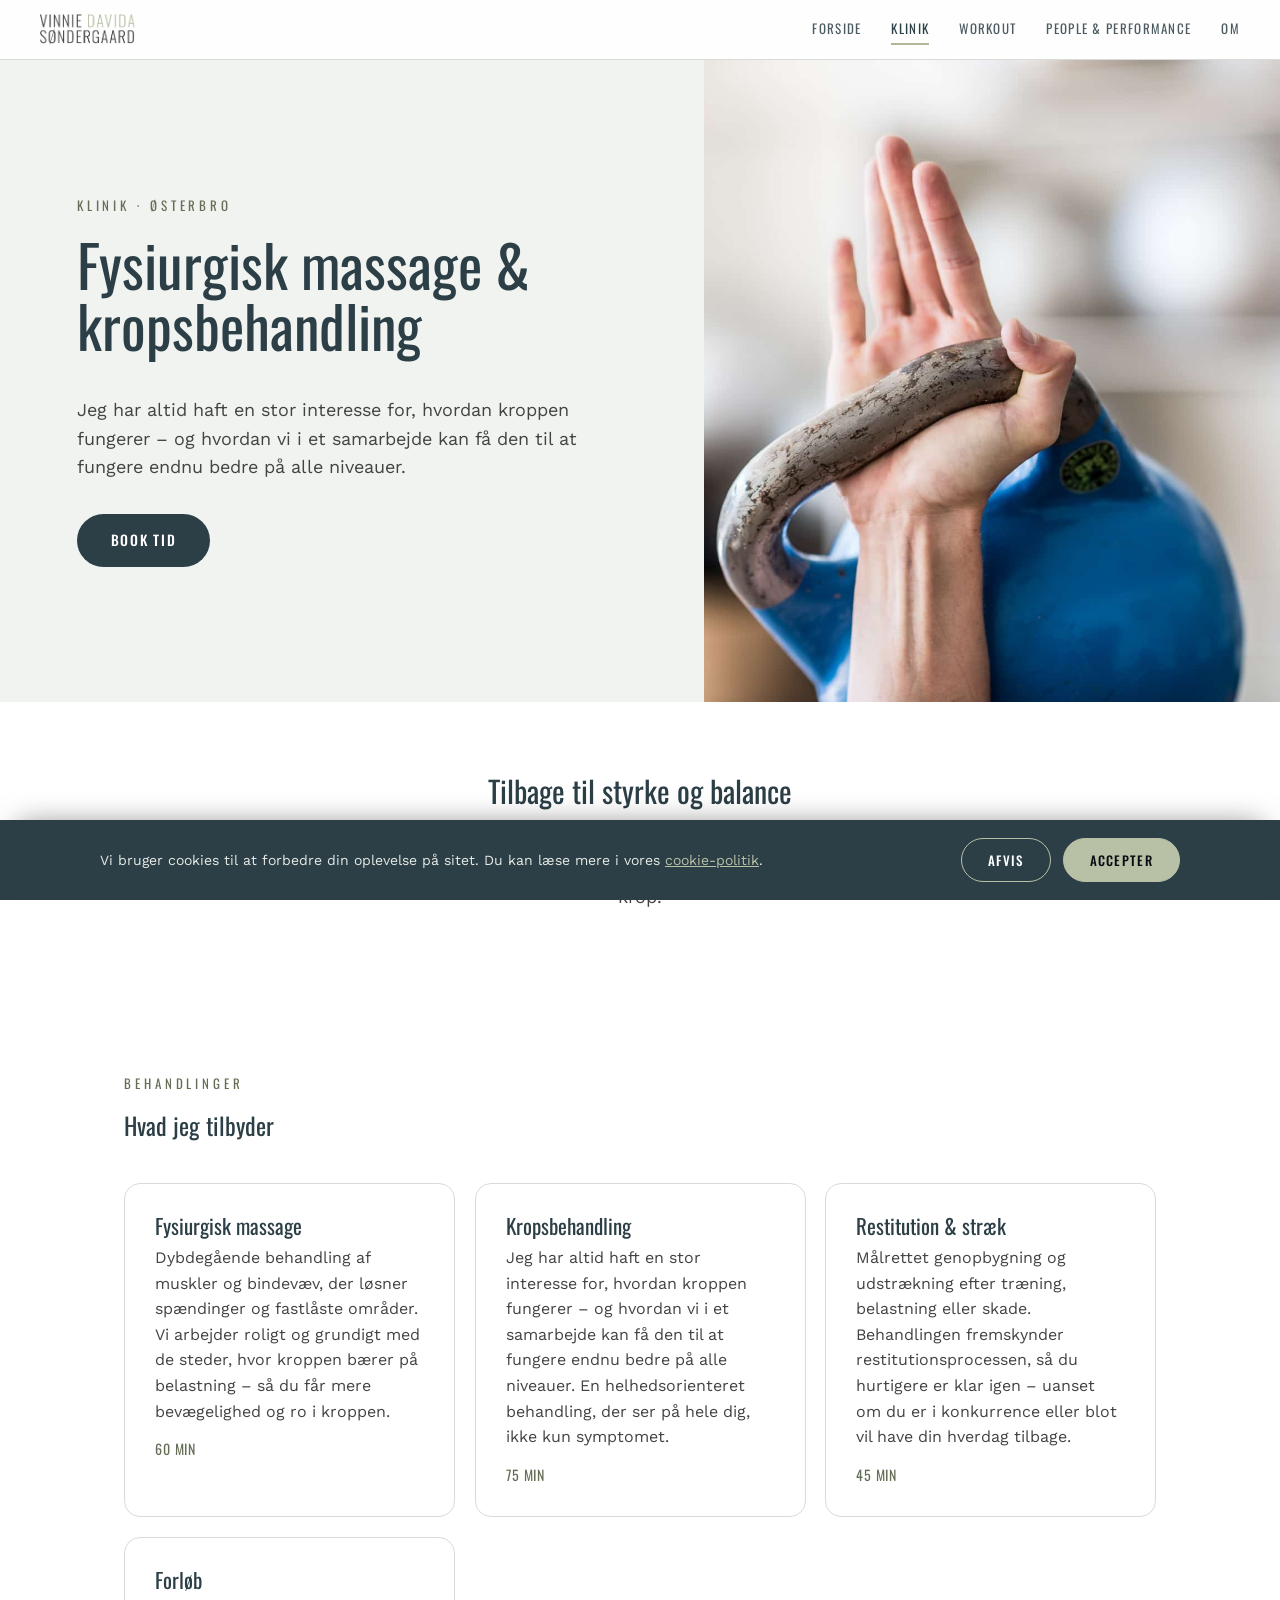
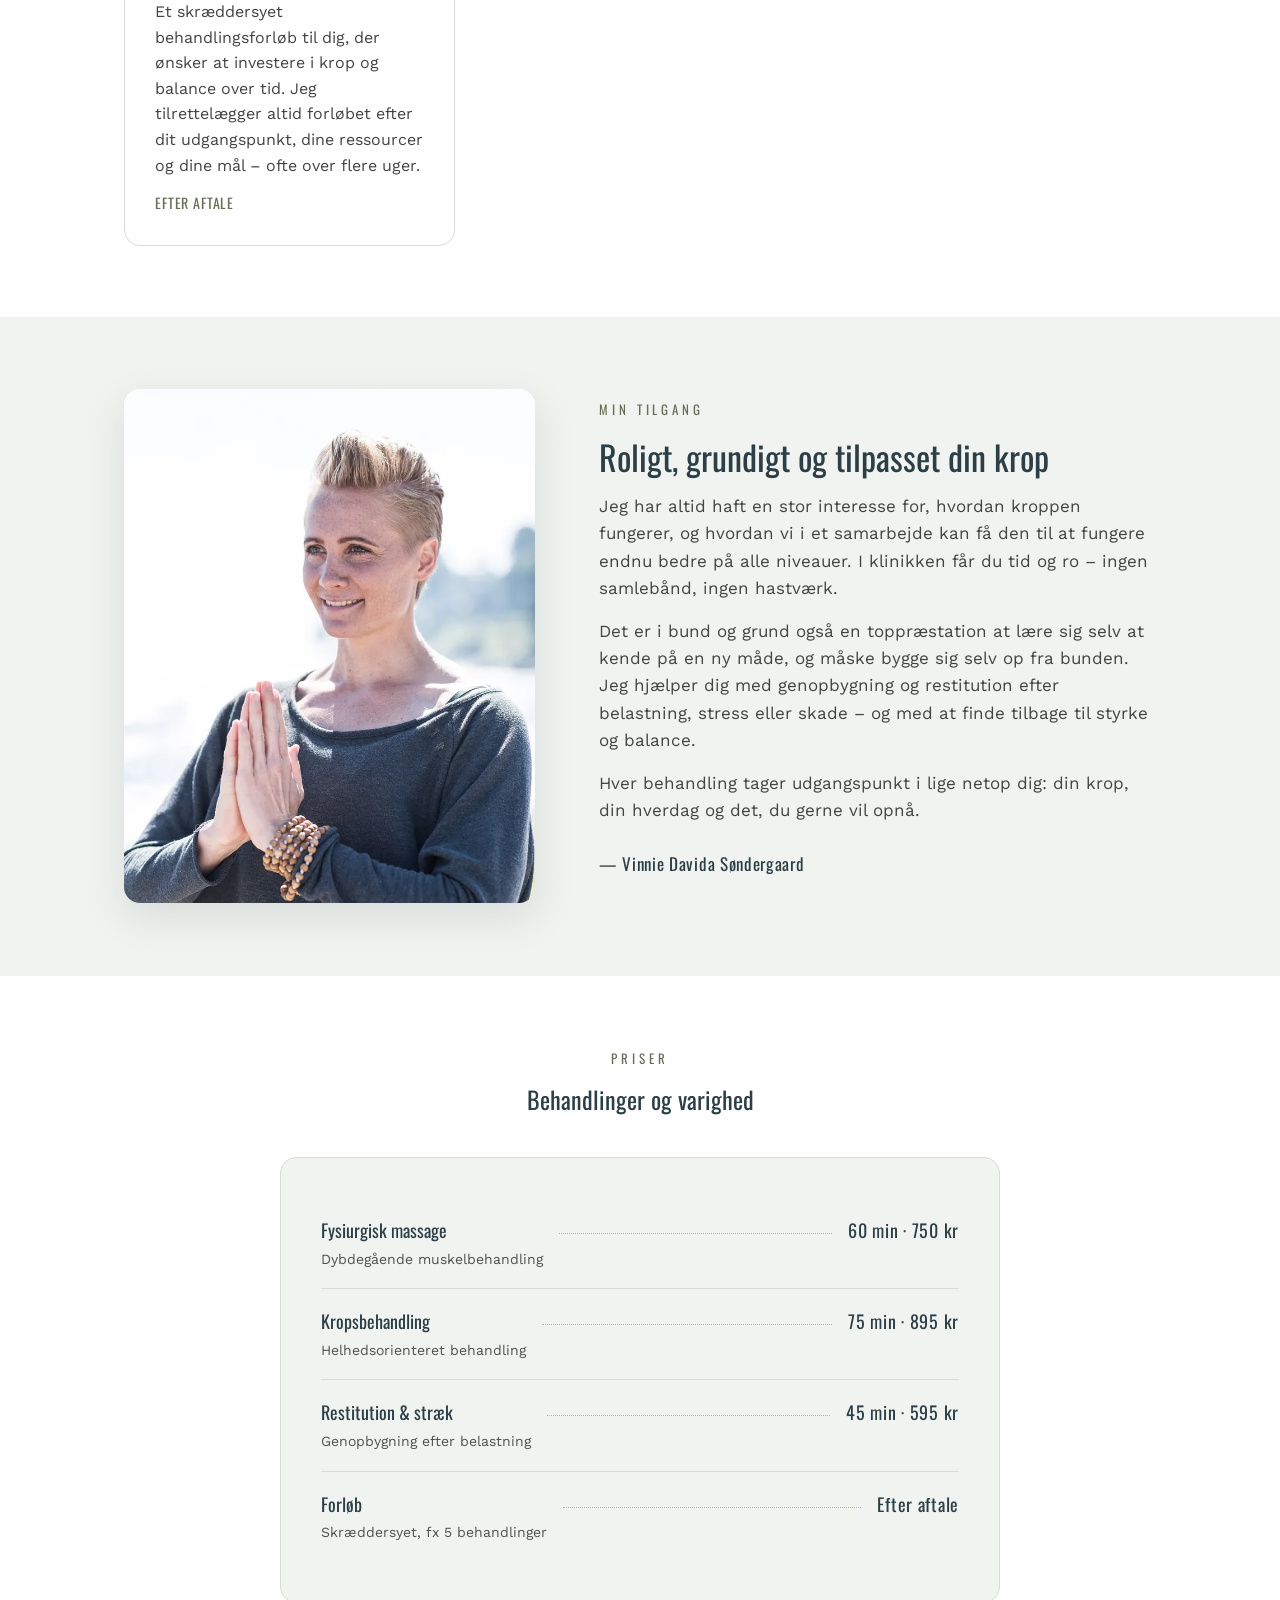
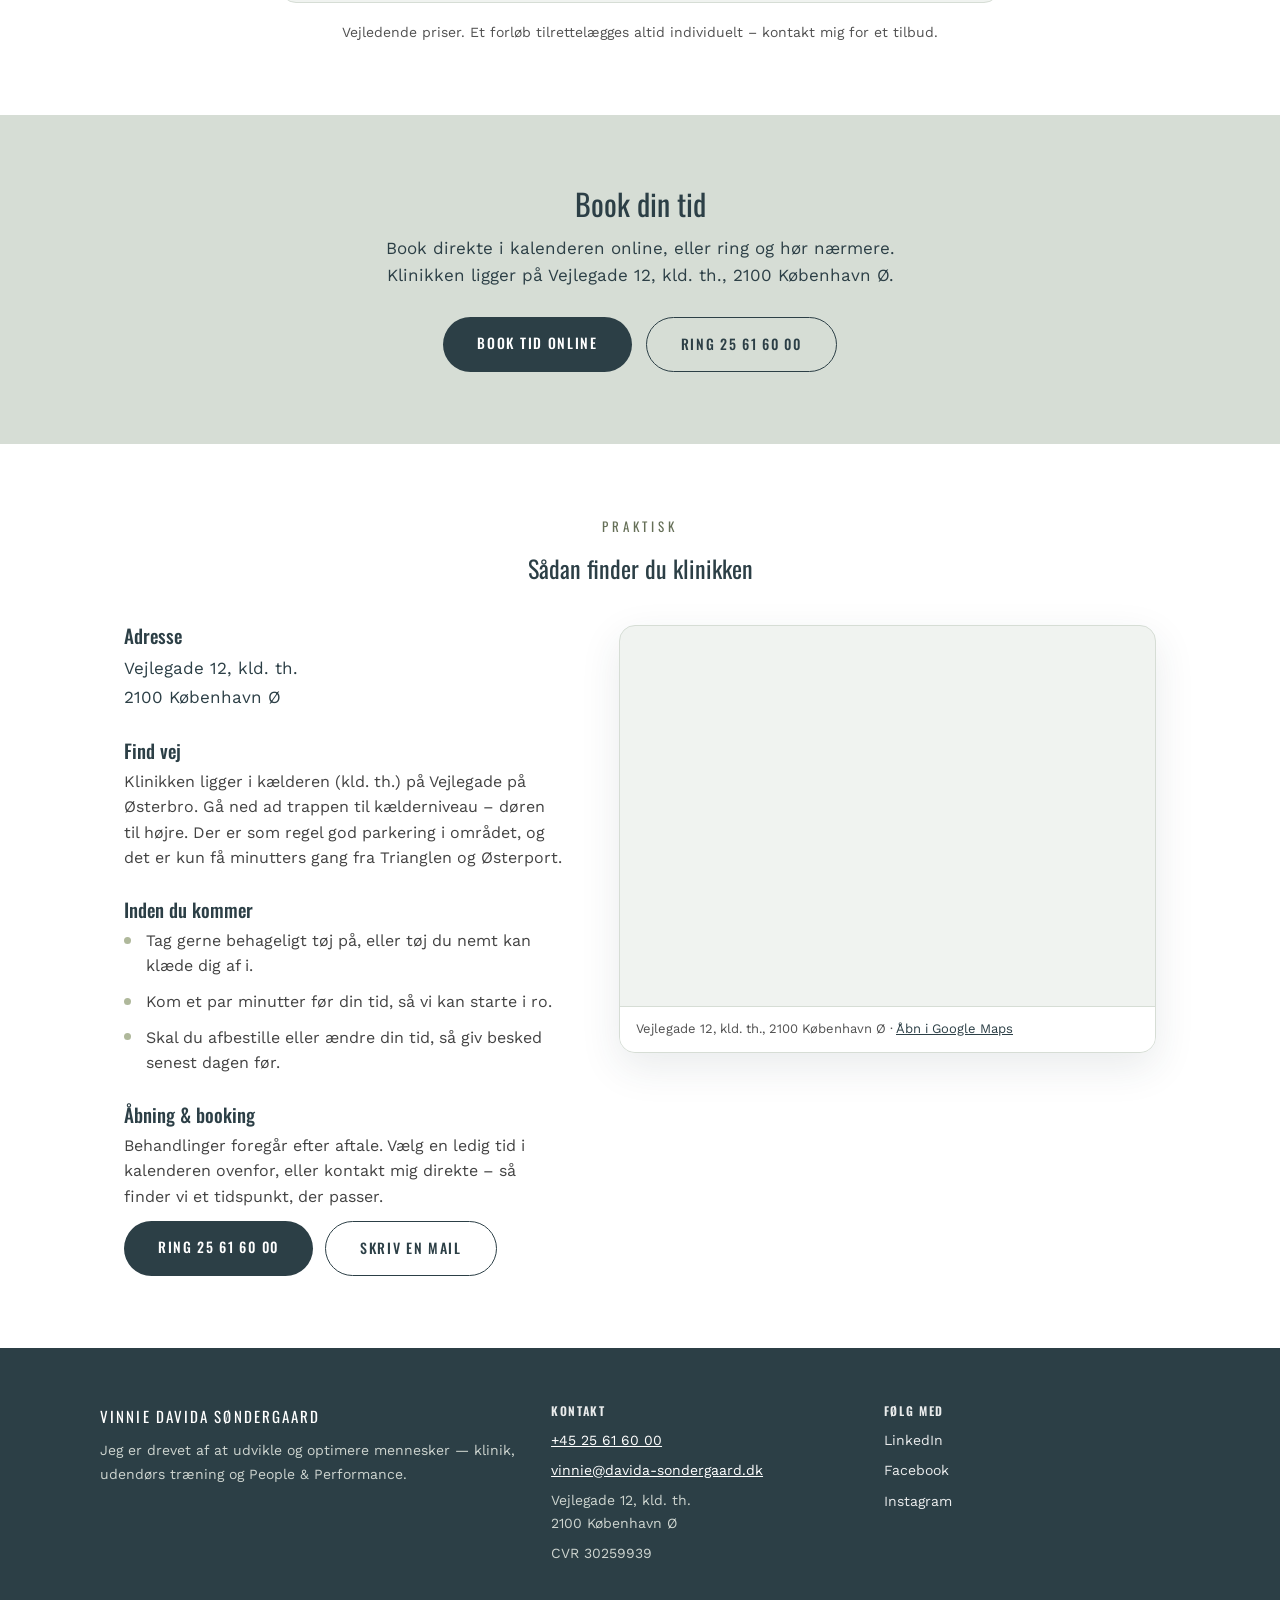
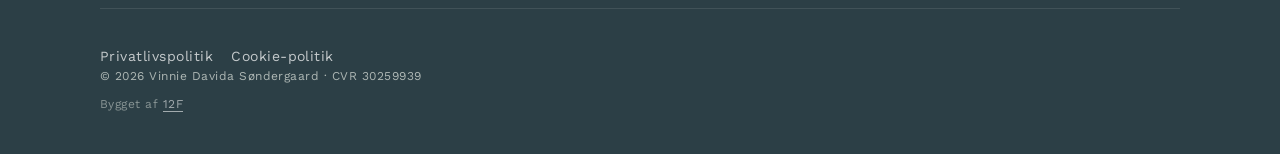
==== commit f2eab523: "Add "Bygget af 12F" credit to the shared footer Matches the pattern used on smartbyg.dk. Sits on its" ====
--- a/klinik/index.html
+++ b/klinik/index.html
@@ -436,6 +436,7 @@
         <a href="../cookie-politik.html">Cookie-politik</a>
       </div>
       © <span id="year">2026</span> Vinnie Davida Søndergaard · CVR 30259939
+      <span class="foot-credit">Bygget af <a href="https://www.12f.dk/" target="_blank" rel="noopener">12F</a></span>
     </div>
   </footer>
   <!-- Booking overlay: the EZME calendar opens in a lightbox on top of the page
--- a/assets/css/tokens.css
+++ b/assets/css/tokens.css
@@ -423,6 +423,11 @@
 .site-footer .foot-legal a { font-size: 14px; text-decoration: none; opacity: .9; }
 .site-footer .foot-legal a:hover { opacity: 1; text-decoration: underline; }
 
+/* Build credit ("Bygget af 12F") — its own line under the copyright in .foot-base. */
+.site-footer .foot-credit { display: block; margin-top: 8px; opacity: .7; }
+.site-footer .foot-credit a { text-decoration: none; border-bottom: 1px solid currentColor; }
+.site-footer .foot-credit a:hover { opacity: 1; }
+
 /* ==========================================================================
    COOKIE CONSENT BANNER (#16) — shared, dismissible, visual-only.
    Markup is injected/toggled by assets/js/cookie.js. The banner is hidden
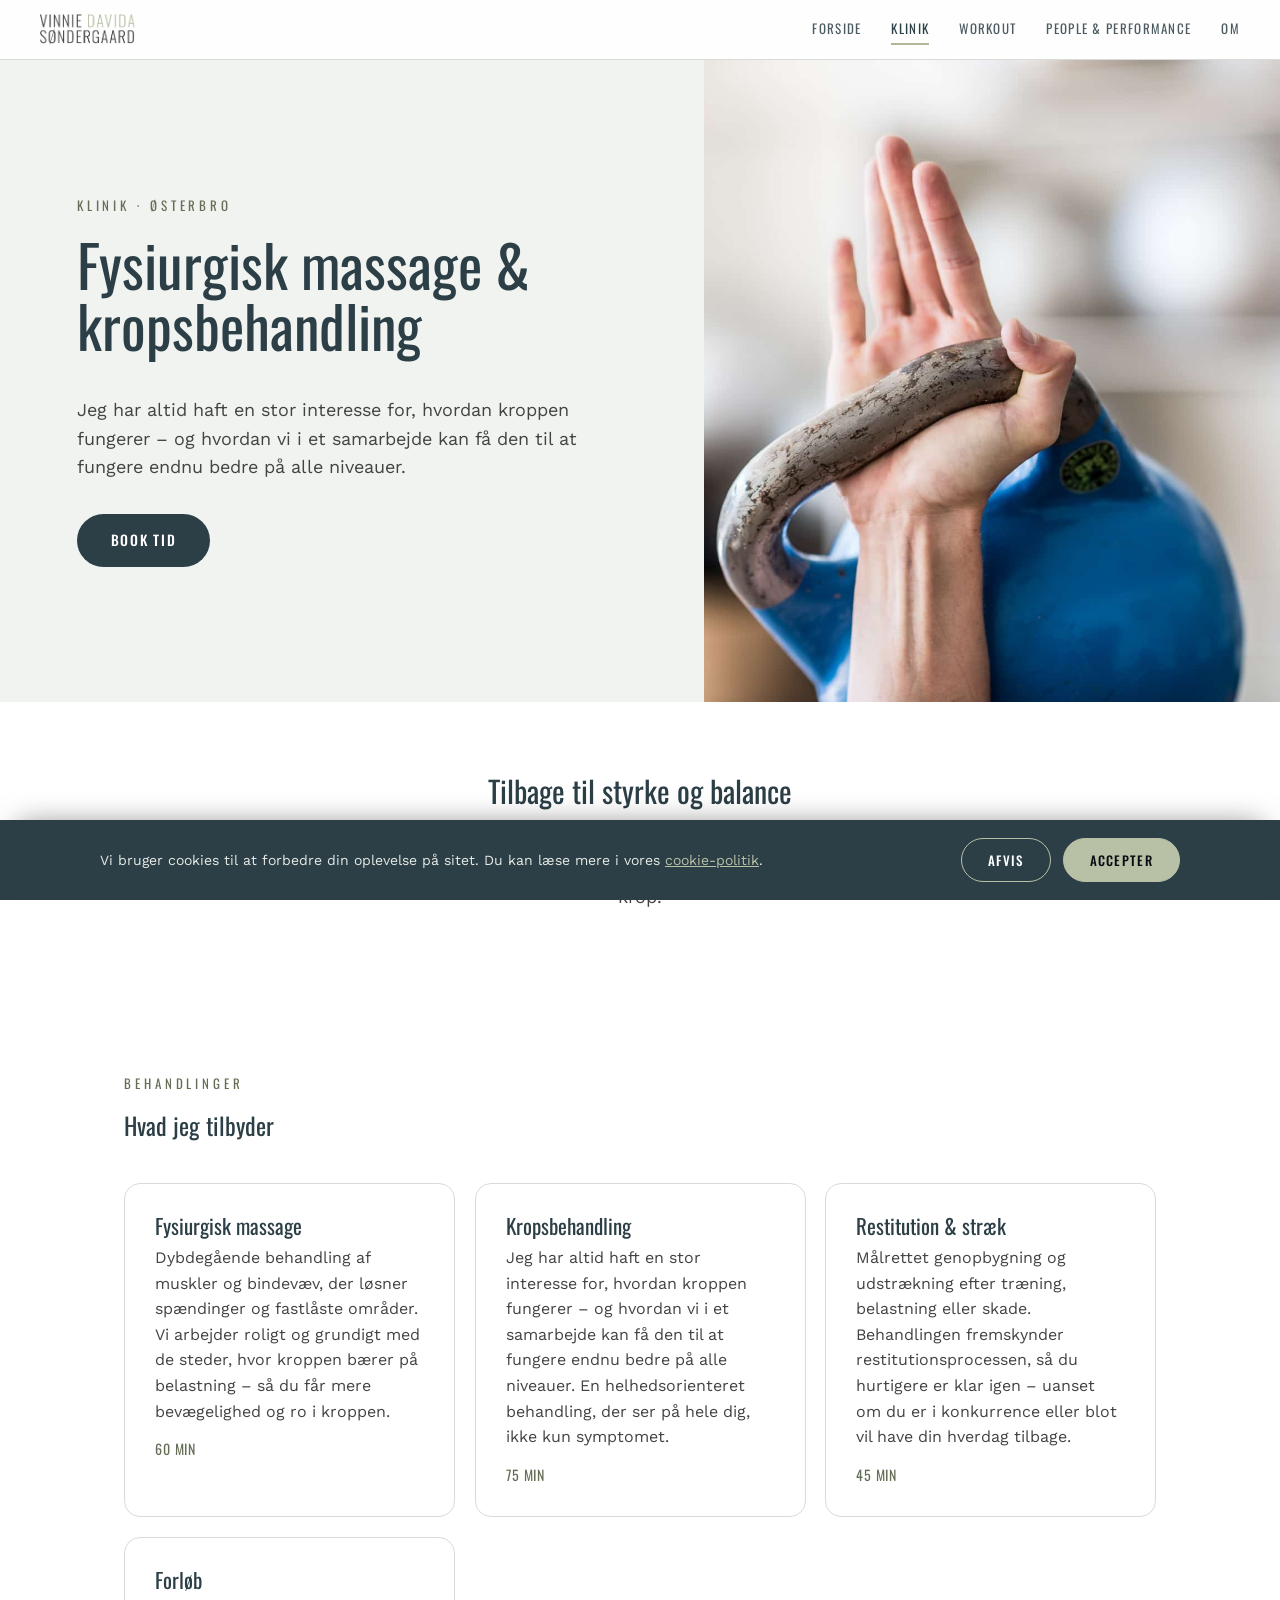
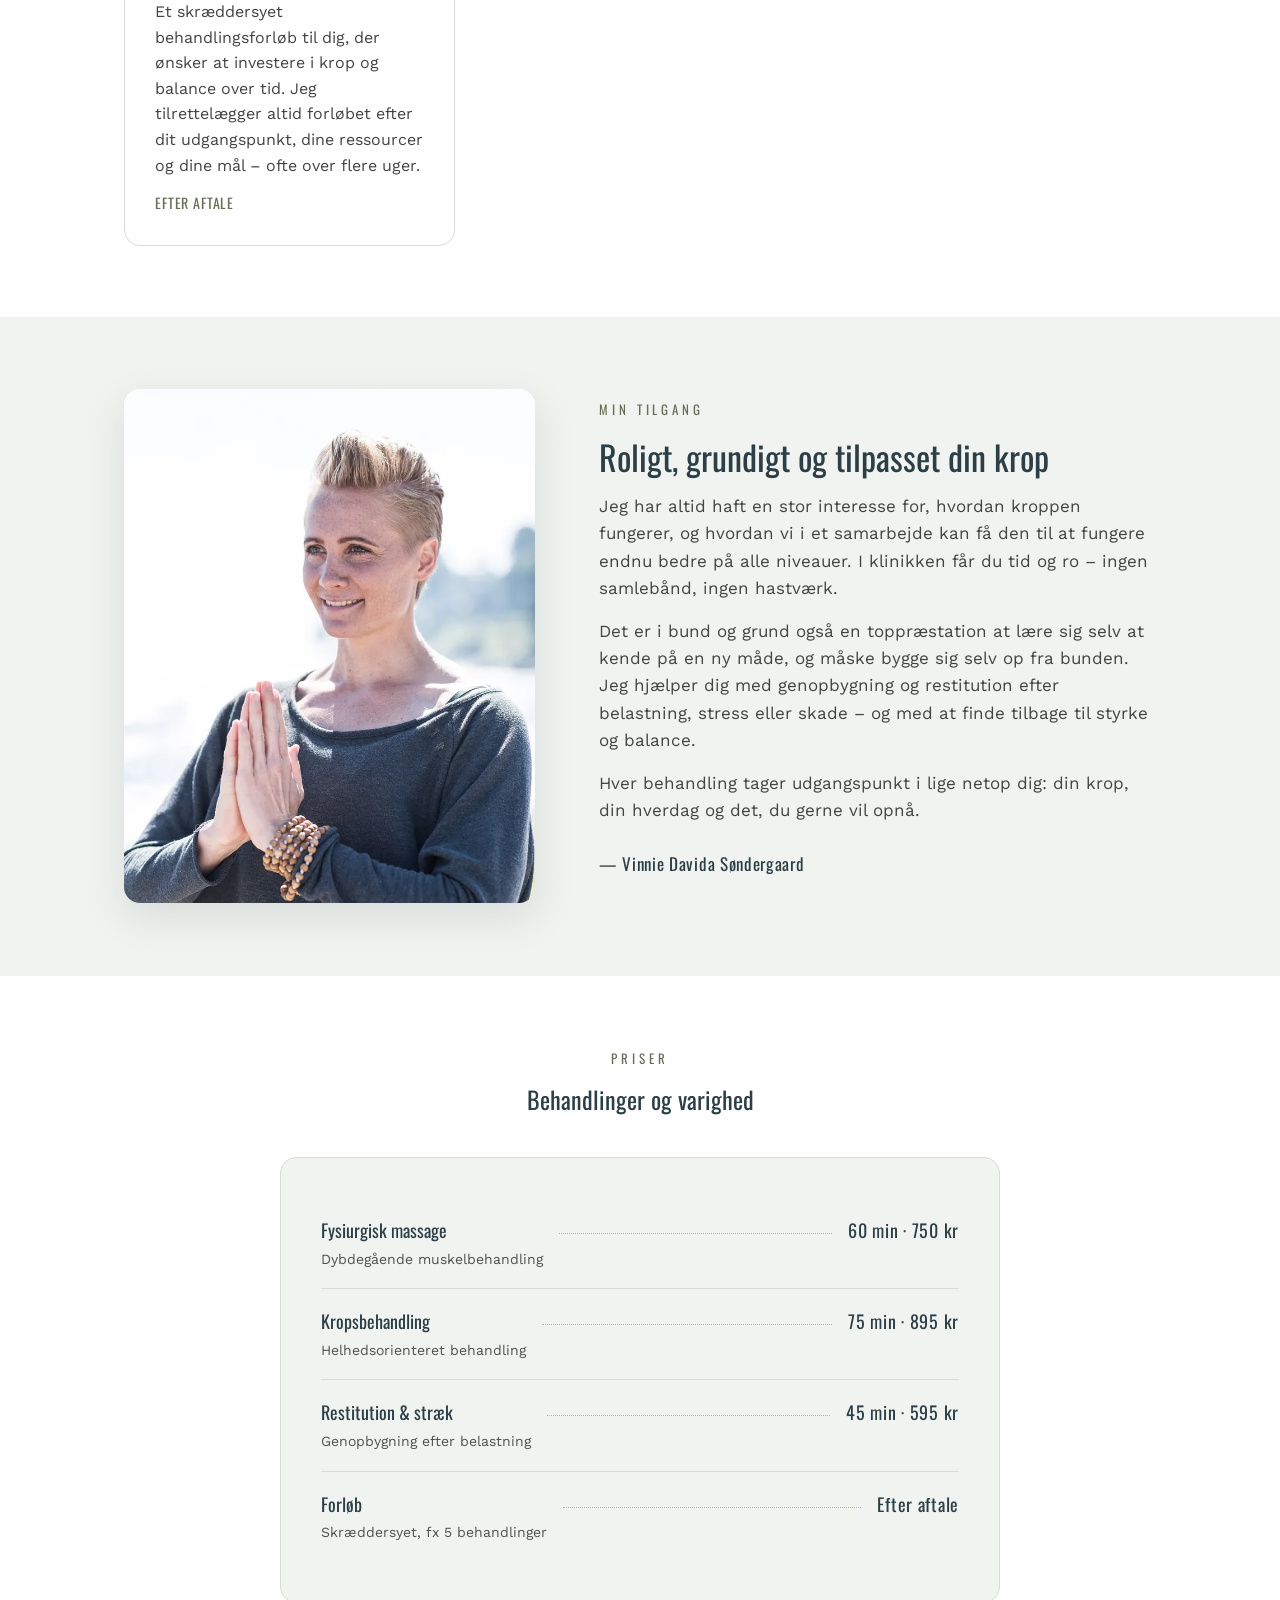
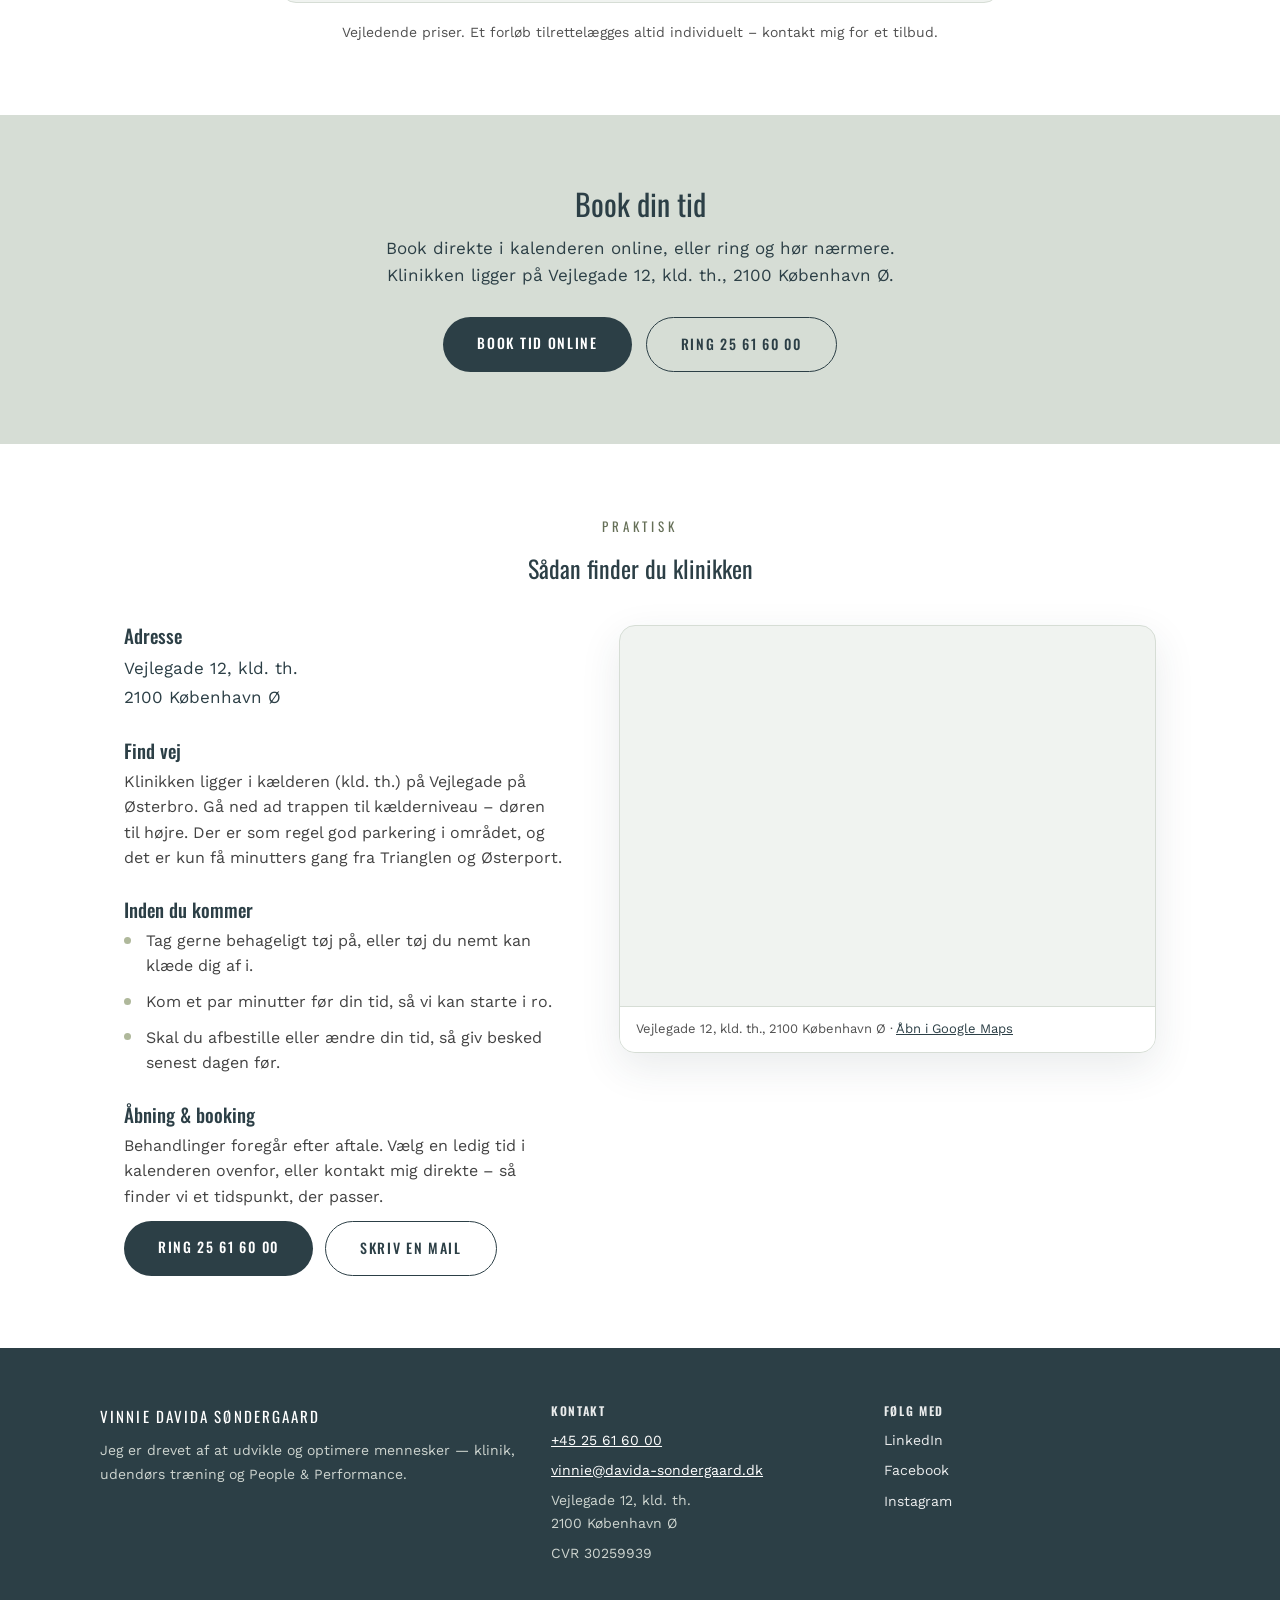
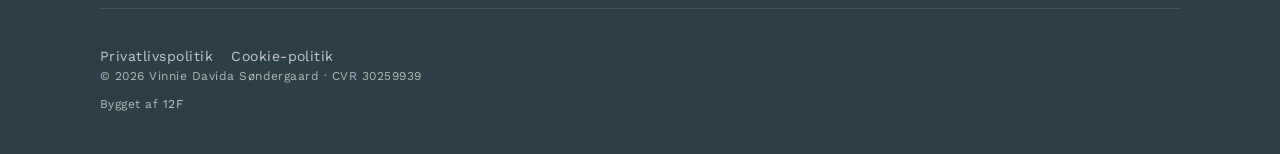
==== commit a58619d8: "Add Umami analytics to every page Self-hosted Umami at umami.robert-jensen.dk. Added to the <head> o" ====
--- a/klinik/index.html
+++ b/klinik/index.html
@@ -214,6 +214,10 @@
   ]
 }
 </script>
+
+<!-- Umami analytics (self-hosted, cookieless — stores nothing on the visitor's
+     device, so it runs without consent and is unaffected by the cookie banner). -->
+<script defer src="https://umami.robert-jensen.dk/script.js" data-website-id="a69e5bab-fe9e-46c9-9f9f-39545f3791a4"></script>
 </head>
 <body class="focus-klinik">
   <!-- ===================================================================
--- a/assets/css/tokens.css
+++ b/assets/css/tokens.css
@@ -423,10 +423,13 @@
 .site-footer .foot-legal a { font-size: 14px; text-decoration: none; opacity: .9; }
 .site-footer .foot-legal a:hover { opacity: 1; text-decoration: underline; }
 
-/* Build credit ("Bygget af 12F") — its own line under the copyright in .foot-base. */
-.site-footer .foot-credit { display: block; margin-top: 8px; opacity: .7; }
-.site-footer .foot-credit a { text-decoration: none; border-bottom: 1px solid currentColor; }
-.site-footer .foot-credit a:hover { opacity: 1; }
+/* Build credit ("Bygget af 12F") — its own line under the copyright in .foot-base.
+   Sets no type or opacity of its own, so it inherits .foot-base exactly like the
+   copyright line above it; the link follows the same convention as .foot-legal a
+   and .social a (no underline until hover). */
+.site-footer .foot-credit { display: block; margin-top: 8px; }
+.site-footer .foot-credit a { text-decoration: none; opacity: .9; }
+.site-footer .foot-credit a:hover { opacity: 1; text-decoration: underline; }
 
 /* ==========================================================================
    COOKIE CONSENT BANNER (#16) — shared, dismissible, visual-only.
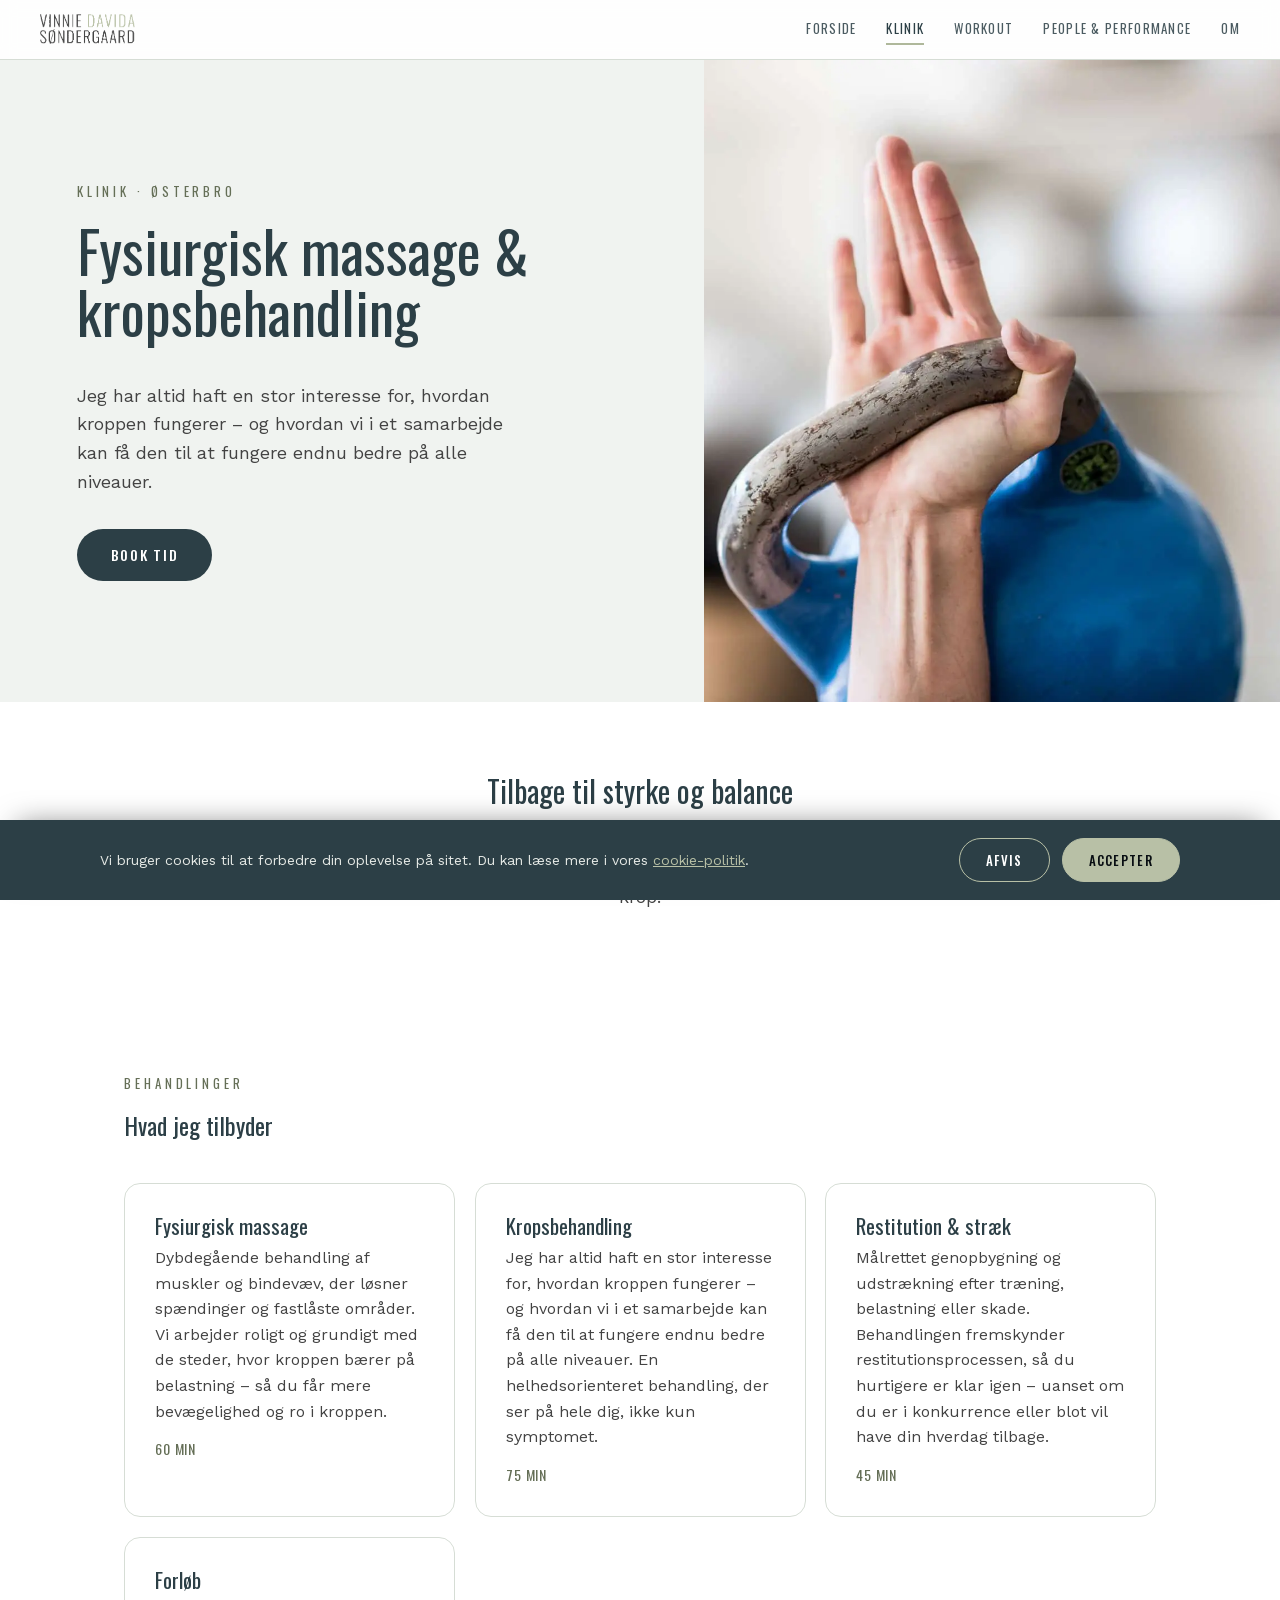
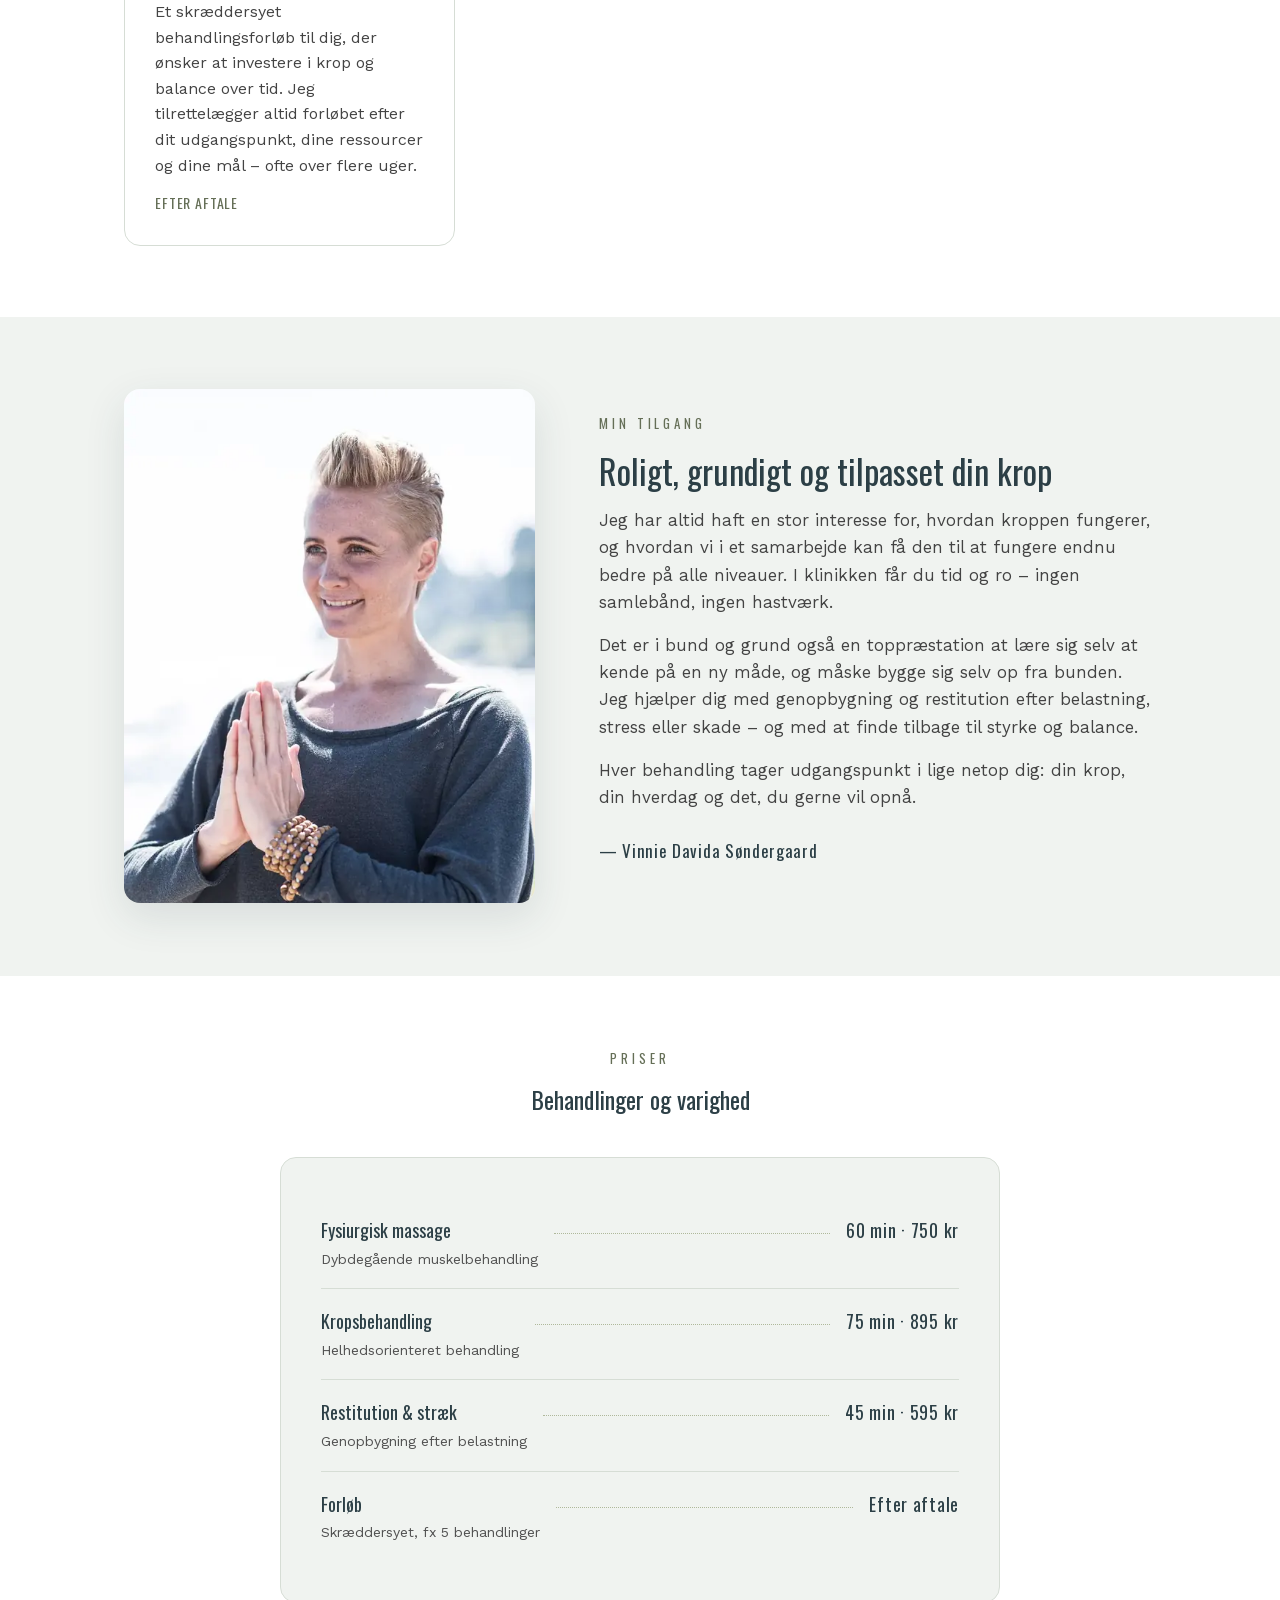
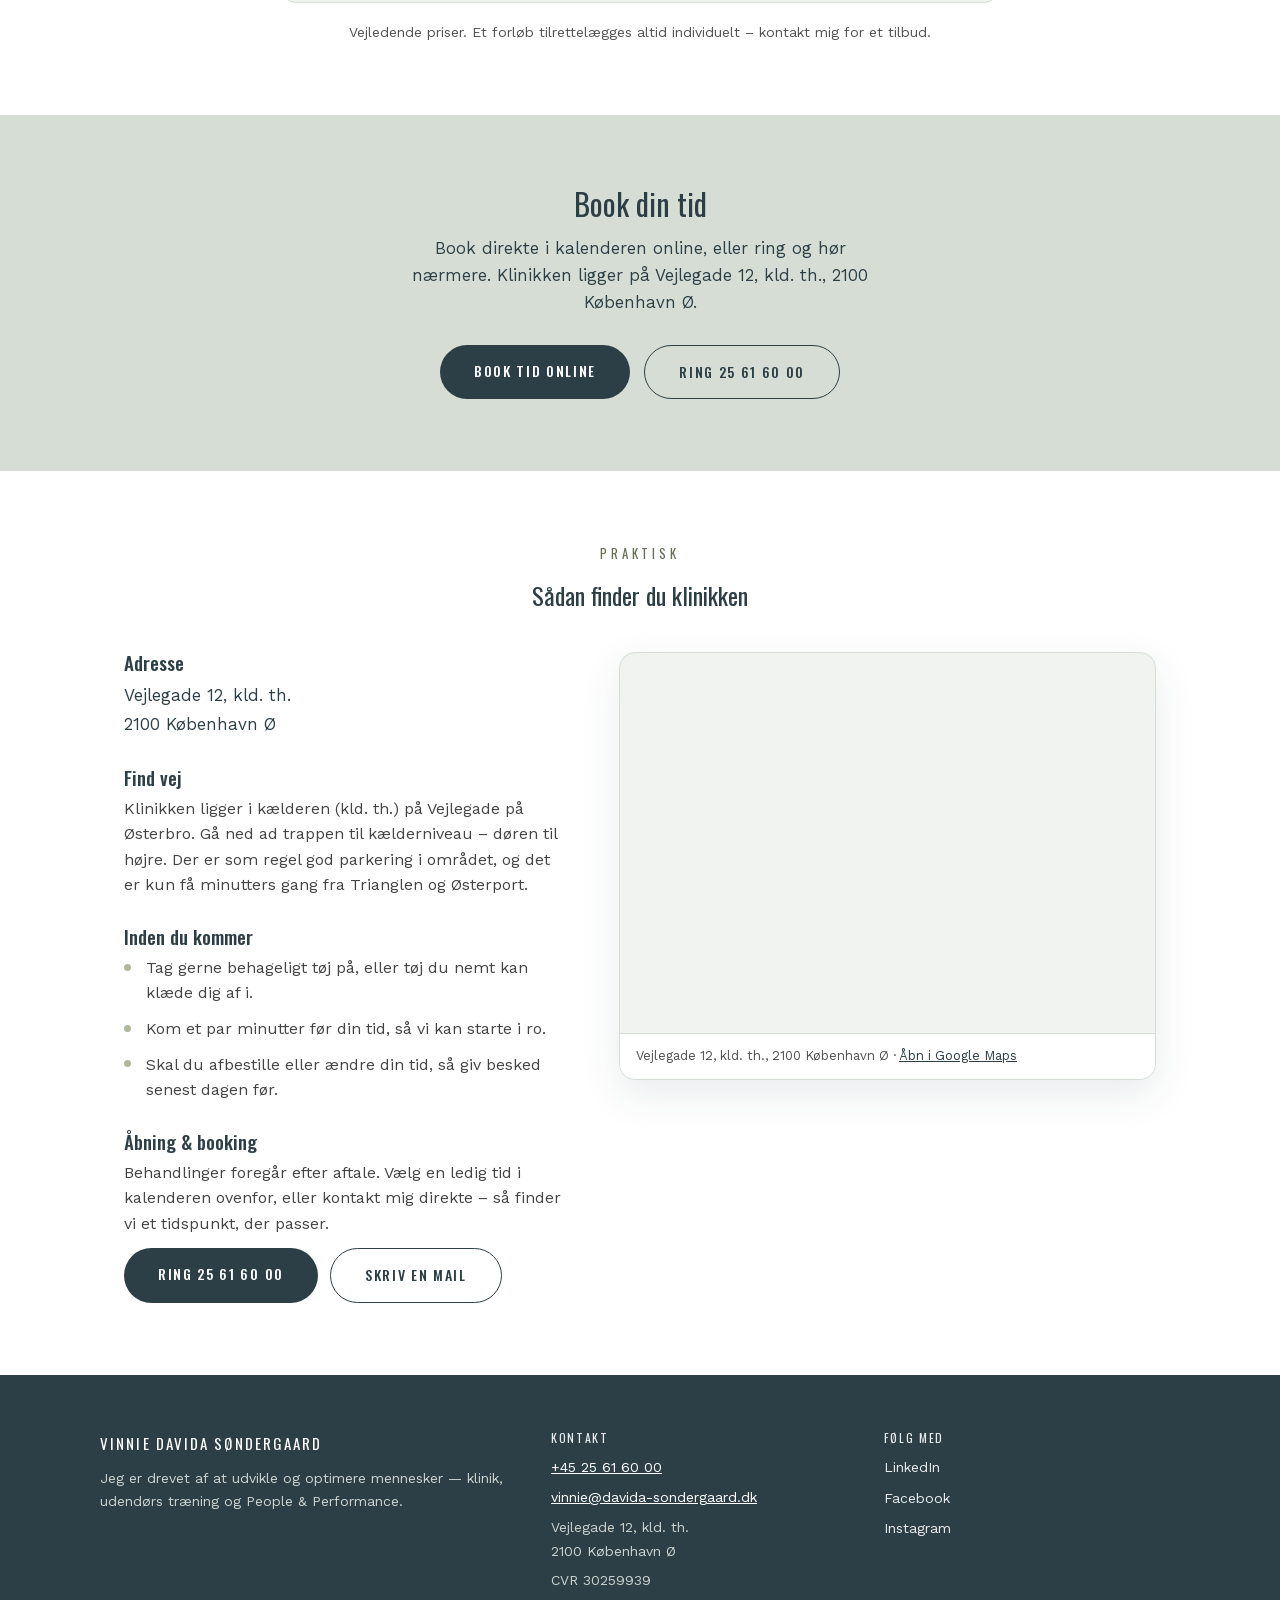
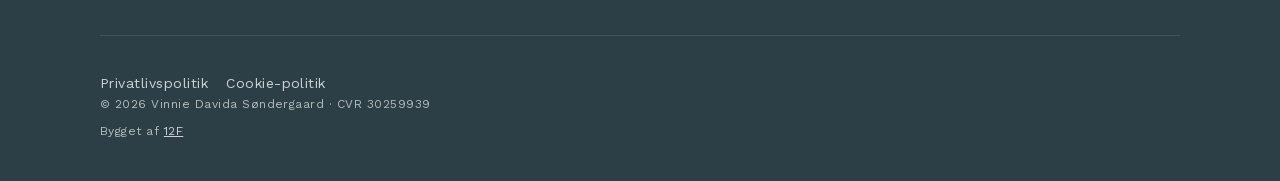
==== commit dbc7b6a9: "Self-host fonts, add a linked schema graph, and fix the remaining a11y gaps Lighthouse already score" ====
--- a/klinik/index.html
+++ b/klinik/index.html
@@ -28,10 +28,12 @@
 <meta name="twitter:description" content="Fysiurgisk massage og kropsbehandling i en rolig klinik på Østerbro, København. Book din tid online.">
 <meta name="twitter:image" content="https://vinnie-davida-sondergaard.dk/assets/images/source/vinnie-davida-soendergaard-photo-martin-kaufmann-dsc-4499.jpg">
 <!-- Preload the hero photo (a CSS background, otherwise discovered late) — the LCP element. -->
-<link rel="preload" as="image" href="../assets/images/source/vinnie-davida-soendergaard-photo-martin-kaufmann-dsc-4499.jpg">
-<link rel="preconnect" href="https://fonts.googleapis.com">
-<link rel="preconnect" href="https://fonts.gstatic.com" crossorigin>
-<link href="https://fonts.googleapis.com/css2?family=Oswald:wght@300;400;500;600&family=Work+Sans:wght@300;400;500&display=swap" rel="stylesheet">
+<link rel="preload" as="image" href="../assets/images/source/vinnie-davida-soendergaard-photo-martin-kaufmann-dsc-4499.webp" fetchpriority="high">
+<!-- Self-hosted variable fonts (see @font-face in tokens.css). Preloaded so they
+     land with the stylesheet instead of a paint later — no third-party font
+     request, no preconnect, nothing blocking the first paint. -->
+<link rel="preload" as="font" type="font/woff2" href="../assets/fonts/oswald-latin.woff2" crossorigin>
+<link rel="preload" as="font" type="font/woff2" href="../assets/fonts/worksans-latin.woff2" crossorigin>
 <link rel="stylesheet" href="../assets/css/tokens.css">
 <style>
   /* Klinik tone: calm, clean, airy, healing */
@@ -40,7 +42,7 @@
 
   .hero { display: grid; grid-template-columns: 1.1fr .9fr; min-height: 78vh; }
   .hero .text { display: flex; flex-direction: column; justify-content: center; padding: 80px clamp(24px,6vw,96px); }
-  .hero .photo { background: url('../assets/images/source/vinnie-davida-soendergaard-photo-martin-kaufmann-dsc-4499.jpg') center/cover; }
+  .hero .photo { background: url('../assets/images/source/vinnie-davida-soendergaard-photo-martin-kaufmann-dsc-4499.webp') center/cover; }
   .hero h1 { font-size: clamp(34px, 5vw, 58px); line-height: 1.05; margin-bottom: 22px; }
   .hero p { font-size: 18px; color: var(--c-text); max-width: 46ch; margin-bottom: 32px; }
 
@@ -182,35 +184,258 @@
 <script type="application/ld+json">
 {
   "@context": "https://schema.org",
-  "@type": "MedicalBusiness",
-  "name": "Vinnie Davida Søndergaard — Klinik",
-  "description": "Fysiurgisk massage og kropsbehandling i en rolig klinik på Østerbro, København.",
-  "url": "https://vinnie-davida-sondergaard.dk/klinik/",
-  "image": "https://vinnie-davida-sondergaard.dk/assets/images/source/vinnie-davida-soendergaard-photo-martin-kaufmann-dsc-4499.jpg",
-  "telephone": "+4525616000",
-  "email": "vinnie@davida-sondergaard.dk",
-  "priceRange": "$$",
-  "address": {
-    "@type": "PostalAddress",
-    "streetAddress": "Vejlegade 12, kld. th.",
-    "postalCode": "2100",
-    "addressLocality": "København Ø",
-    "addressCountry": "DK"
-  },
-  "geo": {
-    "@type": "GeoCoordinates",
-    "latitude": 55.7066,
-    "longitude": 12.5780
-  },
-  "openingHoursSpecification": {
-    "@type": "OpeningHoursSpecification",
-    "dayOfWeek": ["Monday", "Tuesday", "Wednesday", "Thursday", "Friday"],
-    "description": "Behandlinger foregår efter aftale."
-  },
-  "makesOffer": [
-    { "@type": "Offer", "itemOffered": { "@type": "Service", "name": "Fysiurgisk massage" } },
-    { "@type": "Offer", "itemOffered": { "@type": "Service", "name": "Kropsbehandling" } },
-    { "@type": "Offer", "itemOffered": { "@type": "Service", "name": "Restitution & stræk" } }
+  "@graph": [
+    {
+      "@type": "PostalAddress",
+      "@id": "https://vinnie-davida-sondergaard.dk/#address",
+      "streetAddress": "Vejlegade 12, kld. th.",
+      "postalCode": "2100",
+      "addressLocality": "København Ø",
+      "addressRegion": "Hovedstaden",
+      "addressCountry": "DK"
+    },
+    {
+      "@type": [
+        "HealthAndBeautyBusiness",
+        "LocalBusiness"
+      ],
+      "@id": "https://vinnie-davida-sondergaard.dk/klinik/#clinic",
+      "name": "Vinnie Davida Søndergaard — Klinik",
+      "legalName": "Vinnie Davida Søndergaard",
+      "description": "Fysiurgisk massage og kropsbehandling i en rolig klinik på Østerbro i København. Behandlingen løsner op, fremskynder restitutionsprocessen og hjælper dig tilbage efter belastning, stress eller skade.",
+      "url": "https://vinnie-davida-sondergaard.dk/klinik/",
+      "image": "https://vinnie-davida-sondergaard.dk/assets/images/source/vinnie-davida-soendergaard-photo-martin-kaufmann-dsc-4499.jpg",
+      "telephone": "+4525616000",
+      "email": "vinnie@davida-sondergaard.dk",
+      "priceRange": "595–895 DKK",
+      "currenciesAccepted": "DKK",
+      "address": {
+        "@id": "https://vinnie-davida-sondergaard.dk/#address"
+      },
+      "geo": {
+        "@type": "GeoCoordinates",
+        "latitude": 55.705208,
+        "longitude": 12.586269
+      },
+      "hasMap": "https://www.google.com/maps/search/?api=1&query=Vejlegade+12+2100+K%C3%B8benhavn+%C3%98",
+      "identifier": {
+        "@type": "PropertyValue",
+        "propertyID": "CVR",
+        "value": "30259939"
+      },
+      "founder": {
+        "@id": "https://vinnie-davida-sondergaard.dk/#person"
+      },
+      "employee": {
+        "@id": "https://vinnie-davida-sondergaard.dk/#person"
+      },
+      "parentOrganization": {
+        "@id": "https://vinnie-davida-sondergaard.dk/people-performance/#practice"
+      },
+      "sameAs": [
+        "https://www.facebook.com/lifepoweredthroughinside",
+        "https://www.instagram.com/vinnie_davida_sondergaard"
+      ],
+      "areaServed": [
+        {
+          "@type": "City",
+          "name": "København"
+        },
+        {
+          "@type": "AdministrativeArea",
+          "name": "Østerbro"
+        }
+      ],
+      "publicAccess": true,
+      "isAccessibleForFree": false,
+      "availableLanguage": [
+        {
+          "@type": "Language",
+          "name": "Dansk",
+          "alternateName": "da"
+        },
+        {
+          "@type": "Language",
+          "name": "Engelsk",
+          "alternateName": "en"
+        }
+      ],
+      "potentialAction": {
+        "@type": "ReserveAction",
+        "name": "Book tid online",
+        "target": {
+          "@type": "EntryPoint",
+          "urlTemplate": "https://vinnie-davida-sondergaard.dk/klinik/#book",
+          "actionPlatform": [
+            "https://schema.org/DesktopWebPlatform",
+            "https://schema.org/MobileWebPlatform"
+          ]
+        },
+        "result": {
+          "@type": "Reservation",
+          "name": "Behandlingstid"
+        }
+      },
+      "hasOfferCatalog": {
+        "@type": "OfferCatalog",
+        "name": "Behandlinger",
+        "itemListElement": [
+          {
+            "@type": "Offer",
+            "itemOffered": {
+              "@type": "Service",
+              "name": "Fysiurgisk massage",
+              "description": "Dybdegående behandling af muskler og bindevæv, der løsner spændinger og fastlåste områder og giver mere bevægelighed og ro i kroppen.",
+              "provider": {
+                "@id": "https://vinnie-davida-sondergaard.dk/#person"
+              },
+              "areaServed": {
+                "@type": "City",
+                "name": "København"
+              },
+              "serviceOutput": {
+                "@type": "Thing",
+                "name": "Behandling på 60 minutter"
+              }
+            },
+            "availability": "https://schema.org/InStock",
+            "price": "750",
+            "priceCurrency": "DKK",
+            "priceSpecification": {
+              "@type": "UnitPriceSpecification",
+              "price": "750",
+              "priceCurrency": "DKK",
+              "valueAddedTaxIncluded": true
+            },
+            "eligibleDuration": {
+              "@type": "QuantitativeValue",
+              "value": 60,
+              "unitCode": "MIN"
+            }
+          },
+          {
+            "@type": "Offer",
+            "itemOffered": {
+              "@type": "Service",
+              "name": "Kropsbehandling",
+              "description": "Helhedsorienteret behandling, der ser på hele dig og ikke kun symptomet.",
+              "provider": {
+                "@id": "https://vinnie-davida-sondergaard.dk/#person"
+              },
+              "areaServed": {
+                "@type": "City",
+                "name": "København"
+              },
+              "serviceOutput": {
+                "@type": "Thing",
+                "name": "Behandling på 75 minutter"
+              }
+            },
+            "availability": "https://schema.org/InStock",
+            "price": "895",
+            "priceCurrency": "DKK",
+            "priceSpecification": {
+              "@type": "UnitPriceSpecification",
+              "price": "895",
+              "priceCurrency": "DKK",
+              "valueAddedTaxIncluded": true
+            },
+            "eligibleDuration": {
+              "@type": "QuantitativeValue",
+              "value": 75,
+              "unitCode": "MIN"
+            }
+          },
+          {
+            "@type": "Offer",
+            "itemOffered": {
+              "@type": "Service",
+              "name": "Restitution & stræk",
+              "description": "Målrettet genopbygning og udstrækning efter træning, belastning eller skade.",
+              "provider": {
+                "@id": "https://vinnie-davida-sondergaard.dk/#person"
+              },
+              "areaServed": {
+                "@type": "City",
+                "name": "København"
+              },
+              "serviceOutput": {
+                "@type": "Thing",
+                "name": "Behandling på 45 minutter"
+              }
+            },
+            "availability": "https://schema.org/InStock",
+            "price": "595",
+            "priceCurrency": "DKK",
+            "priceSpecification": {
+              "@type": "UnitPriceSpecification",
+              "price": "595",
+              "priceCurrency": "DKK",
+              "valueAddedTaxIncluded": true
+            },
+            "eligibleDuration": {
+              "@type": "QuantitativeValue",
+              "value": 45,
+              "unitCode": "MIN"
+            }
+          },
+          {
+            "@type": "Offer",
+            "itemOffered": {
+              "@type": "Service",
+              "name": "Behandlingsforløb",
+              "description": "Skræddersyet forløb over flere uger, tilrettelagt efter dit udgangspunkt, dine ressourcer og dine mål. Pris efter aftale.",
+              "provider": {
+                "@id": "https://vinnie-davida-sondergaard.dk/#person"
+              },
+              "areaServed": {
+                "@type": "City",
+                "name": "København"
+              }
+            },
+            "availability": "https://schema.org/InStock"
+          }
+        ]
+      }
+    },
+    {
+      "@type": "WebPage",
+      "@id": "https://vinnie-davida-sondergaard.dk/klinik/#webpage",
+      "url": "https://vinnie-davida-sondergaard.dk/klinik/",
+      "name": "Klinik — Fysiurgisk massage | Vinnie Davida Søndergaard",
+      "description": "Fysiurgisk massage og kropsbehandling i en rolig klinik på Østerbro, København. Book din tid online.",
+      "isPartOf": {
+        "@id": "https://vinnie-davida-sondergaard.dk/#website"
+      },
+      "inLanguage": "da-DK",
+      "about": {
+        "@id": "https://vinnie-davida-sondergaard.dk/klinik/#clinic"
+      },
+      "primaryImageOfPage": {
+        "@type": "ImageObject",
+        "url": "https://vinnie-davida-sondergaard.dk/assets/images/source/vinnie-davida-soendergaard-photo-martin-kaufmann-dsc-4499.jpg"
+      },
+      "breadcrumb": {
+        "@id": "https://vinnie-davida-sondergaard.dk/klinik/#breadcrumb"
+      }
+    },
+    {
+      "@type": "BreadcrumbList",
+      "@id": "https://vinnie-davida-sondergaard.dk/klinik/#breadcrumb",
+      "itemListElement": [
+        {
+          "@type": "ListItem",
+          "position": 1,
+          "name": "Forside",
+          "item": "https://vinnie-davida-sondergaard.dk/"
+        },
+        {
+          "@type": "ListItem",
+          "position": 2,
+          "name": "Klinik"
+        }
+      ]
+    }
   ]
 }
 </script>
@@ -230,7 +455,7 @@
        =================================================================== -->
   <nav class="site-nav">
     <a class="brand" href="../" aria-label="Vinnie Davida Søndergaard — forside">
-      <img src="../assets/images/source/logolight.png" alt="Vinnie Davida Søndergaard">
+      <img src="../assets/images/logo-wordmark.png" alt="Vinnie Davida Søndergaard" width="95" height="30" fetchpriority="high">
     </a>
     <button class="nav-toggle" type="button" aria-label="Åbn menu" aria-expanded="false" aria-controls="primary-nav">
       <span class="bars" aria-hidden="true"></span>
@@ -297,6 +522,9 @@
       <div class="grid reveal-stagger">
         <div class="photo reveal">
           <img src="../assets/images/klinik-balance.webp"
+               srcset="../assets/images/klinik-balance-560.webp 560w,
+                       ../assets/images/klinik-balance.webp 734w"
+               sizes="(max-width: 760px) calc(100vw - 40px), 42vw"
                alt="Vinnie Davida Søndergaard – ro, balance og nærvær" loading="lazy" width="734" height="1100">
         </div>
         <div class="text reveal">
@@ -419,14 +647,14 @@
         <p>Jeg er drevet af at udvikle og optimere mennesker — klinik, udendørs træning og People &amp; Performance.</p>
       </div>
       <div>
-        <h4>Kontakt</h4>
+        <h2 class="foot-head">Kontakt</h2>
         <p><a href="tel:+4525616000">+45 25 61 60 00</a></p>
         <p><a href="mailto:vinnie@davida-sondergaard.dk">vinnie@davida-sondergaard.dk</a></p>
         <p>Vejlegade 12, kld. th.<br>2100 København Ø</p>
         <p>CVR 30259939</p>
       </div>
       <div>
-        <h4>Følg med</h4>
+        <h2 class="foot-head">Følg med</h2>
         <div class="social">
           <a href="https://www.linkedin.com/search/results/all/?keywords=Vinnie%20Davida%20S%C3%B8ndergaard" target="_blank" rel="noopener">LinkedIn</a>
           <a href="https://www.facebook.com/lifepoweredthroughinside" target="_blank" rel="noopener">Facebook</a>
--- a/assets/css/tokens.css
+++ b/assets/css/tokens.css
@@ -34,6 +34,51 @@
      .focus-pp. Each tunes the component knobs above to its tone. Pages then
      only need genuinely page-unique CSS in their inline <style>.
    ========================================================================== */
+/* ==========================================================================
+   SELF-HOSTED WEBFONTS — Oswald (headings) + Work Sans (body).
+   Both are variable fonts, so one file covers the whole weight range each
+   page asks for. Serving them from our own origin instead of
+   fonts.googleapis.com removes a render-blocking third-party stylesheet and
+   a DNS + TLS handshake to two extra hosts before first paint — that chain
+   was the single biggest drag on First Contentful Paint. It also keeps
+   visitor IPs off Google's servers, which is what the cookie policy says we
+   do. The latin subset carries æ ø å; latin-ext is only fetched if a page
+   ever uses a character outside it. Files: assets/fonts/, refreshed from
+   Google Fonts (Oswald v57, Work Sans v24) — both SIL Open Font License.
+   ========================================================================== */
+@font-face {
+  font-family: 'Oswald';
+  font-style: normal;
+  font-weight: 200 700;
+  font-display: swap;
+  src: url('../fonts/oswald-latin.woff2') format('woff2');
+  unicode-range: U+0000-00FF, U+0131, U+0152-0153, U+02BB-02BC, U+02C6, U+02DA, U+02DC, U+0304, U+0308, U+0329, U+2000-206F, U+20AC, U+2122, U+2191, U+2193, U+2212, U+2215, U+FEFF, U+FFFD;
+}
+@font-face {
+  font-family: 'Oswald';
+  font-style: normal;
+  font-weight: 200 700;
+  font-display: swap;
+  src: url('../fonts/oswald-latin-ext.woff2') format('woff2');
+  unicode-range: U+0100-02BA, U+02BD-02C5, U+02C7-02CC, U+02CE-02D7, U+02DD-02FF, U+0304, U+0308, U+0329, U+1D00-1DBF, U+1E00-1E9F, U+1EF2-1EFF, U+2020, U+20A0-20AB, U+20AD-20C0, U+2113, U+2C60-2C7F, U+A720-A7FF;
+}
+@font-face {
+  font-family: 'Work Sans';
+  font-style: normal;
+  font-weight: 100 900;
+  font-display: swap;
+  src: url('../fonts/worksans-latin.woff2') format('woff2');
+  unicode-range: U+0000-00FF, U+0131, U+0152-0153, U+02BB-02BC, U+02C6, U+02DA, U+02DC, U+0304, U+0308, U+0329, U+2000-206F, U+20AC, U+2122, U+2191, U+2193, U+2212, U+2215, U+FEFF, U+FFFD;
+}
+@font-face {
+  font-family: 'Work Sans';
+  font-style: normal;
+  font-weight: 100 900;
+  font-display: swap;
+  src: url('../fonts/worksans-latin-ext.woff2') format('woff2');
+  unicode-range: U+0100-02BA, U+02BD-02C5, U+02C7-02CC, U+02CE-02D7, U+02DD-02FF, U+0304, U+0308, U+0329, U+1D00-1DBF, U+1E00-1E9F, U+1EF2-1EFF, U+2020, U+20A0-20AB, U+20AD-20C0, U+2113, U+2C60-2C7F, U+A720-A7FF;
+}
+
 :root {
   /* Greens */
   --c-sage: #b8c0a6;        /* primary accent */
@@ -400,9 +445,13 @@
   font-family: var(--font-head); text-transform: uppercase;
   letter-spacing: .14em; font-size: 15px; color: var(--foot-head); margin: 0 0 10px;
 }
-.site-footer h4 {
+/* Footer column headings. They are <h2> (not <h4>) so the document's heading
+   order never skips a level — see the a11y note in each page's footer markup —
+   but they keep the small, quiet footer look. */
+.site-footer .foot-head {
   font-family: var(--font-head); text-transform: uppercase; letter-spacing: .14em;
   font-size: 12px; color: var(--foot-head); opacity: .9; margin: 0 0 12px;
+  line-height: 1.1;
 }
 .site-footer p { margin: 0 0 6px; font-size: 14px; line-height: 1.7; }
 .site-footer .social { display: flex; flex-direction: column; gap: 8px; }
@@ -413,7 +462,7 @@
 .site-footer .foot-base {
   max-width: var(--maxw); margin: 36px auto 0; padding-top: 22px;
   border-top: 1px solid var(--foot-border);
-  font-size: 12px; letter-spacing: .04em; opacity: .8;
+  font-size: 12px; letter-spacing: .04em; opacity: .85;
 }
 @media (max-width: 720px) {
   .site-footer .foot-inner { grid-template-columns: 1fr; gap: 28px; }
@@ -428,8 +477,8 @@
    copyright line above it; the link follows the same convention as .foot-legal a
    and .social a (no underline until hover). */
 .site-footer .foot-credit { display: block; margin-top: 8px; }
-.site-footer .foot-credit a { text-decoration: none; opacity: .9; }
-.site-footer .foot-credit a:hover { opacity: 1; text-decoration: underline; }
+.site-footer .foot-credit a { text-decoration: underline; opacity: .9; }
+.site-footer .foot-credit a:hover { opacity: 1; }
 
 /* ==========================================================================
    COOKIE CONSENT BANNER (#16) — shared, dismissible, visual-only.
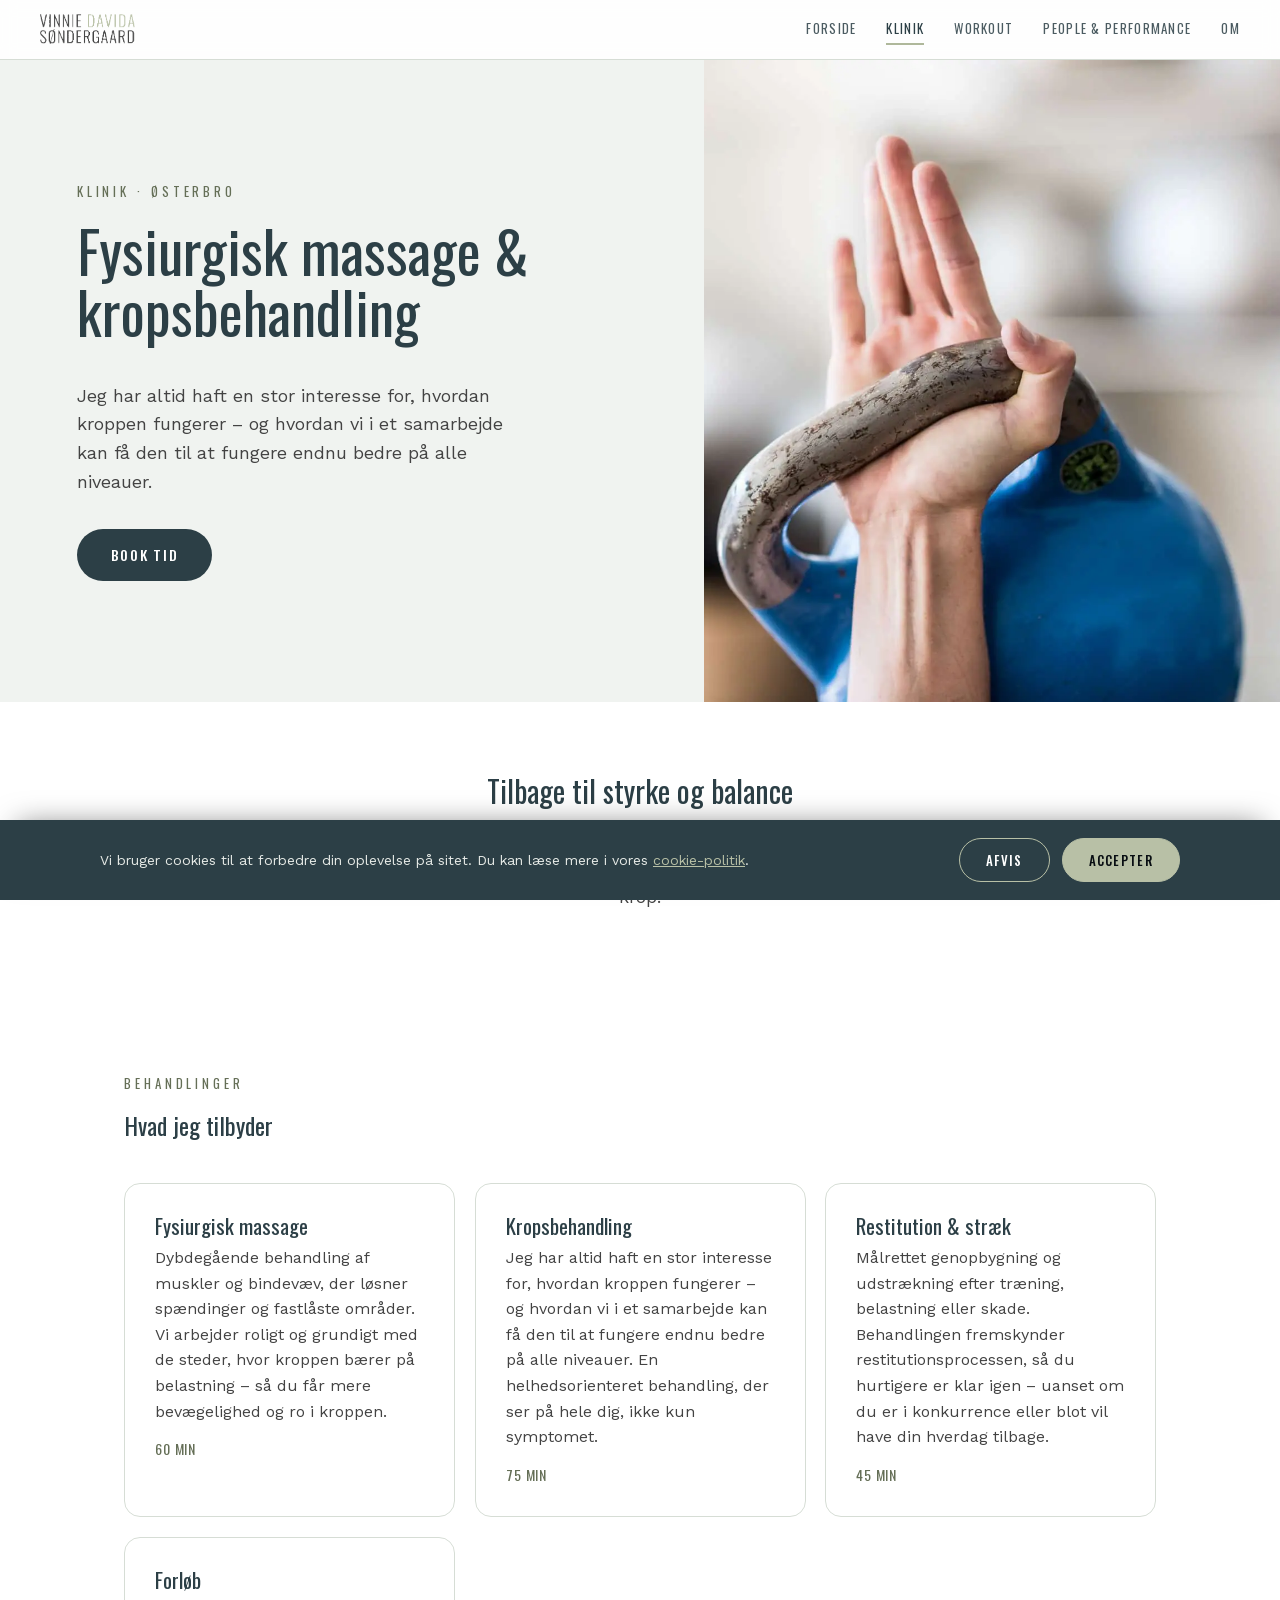
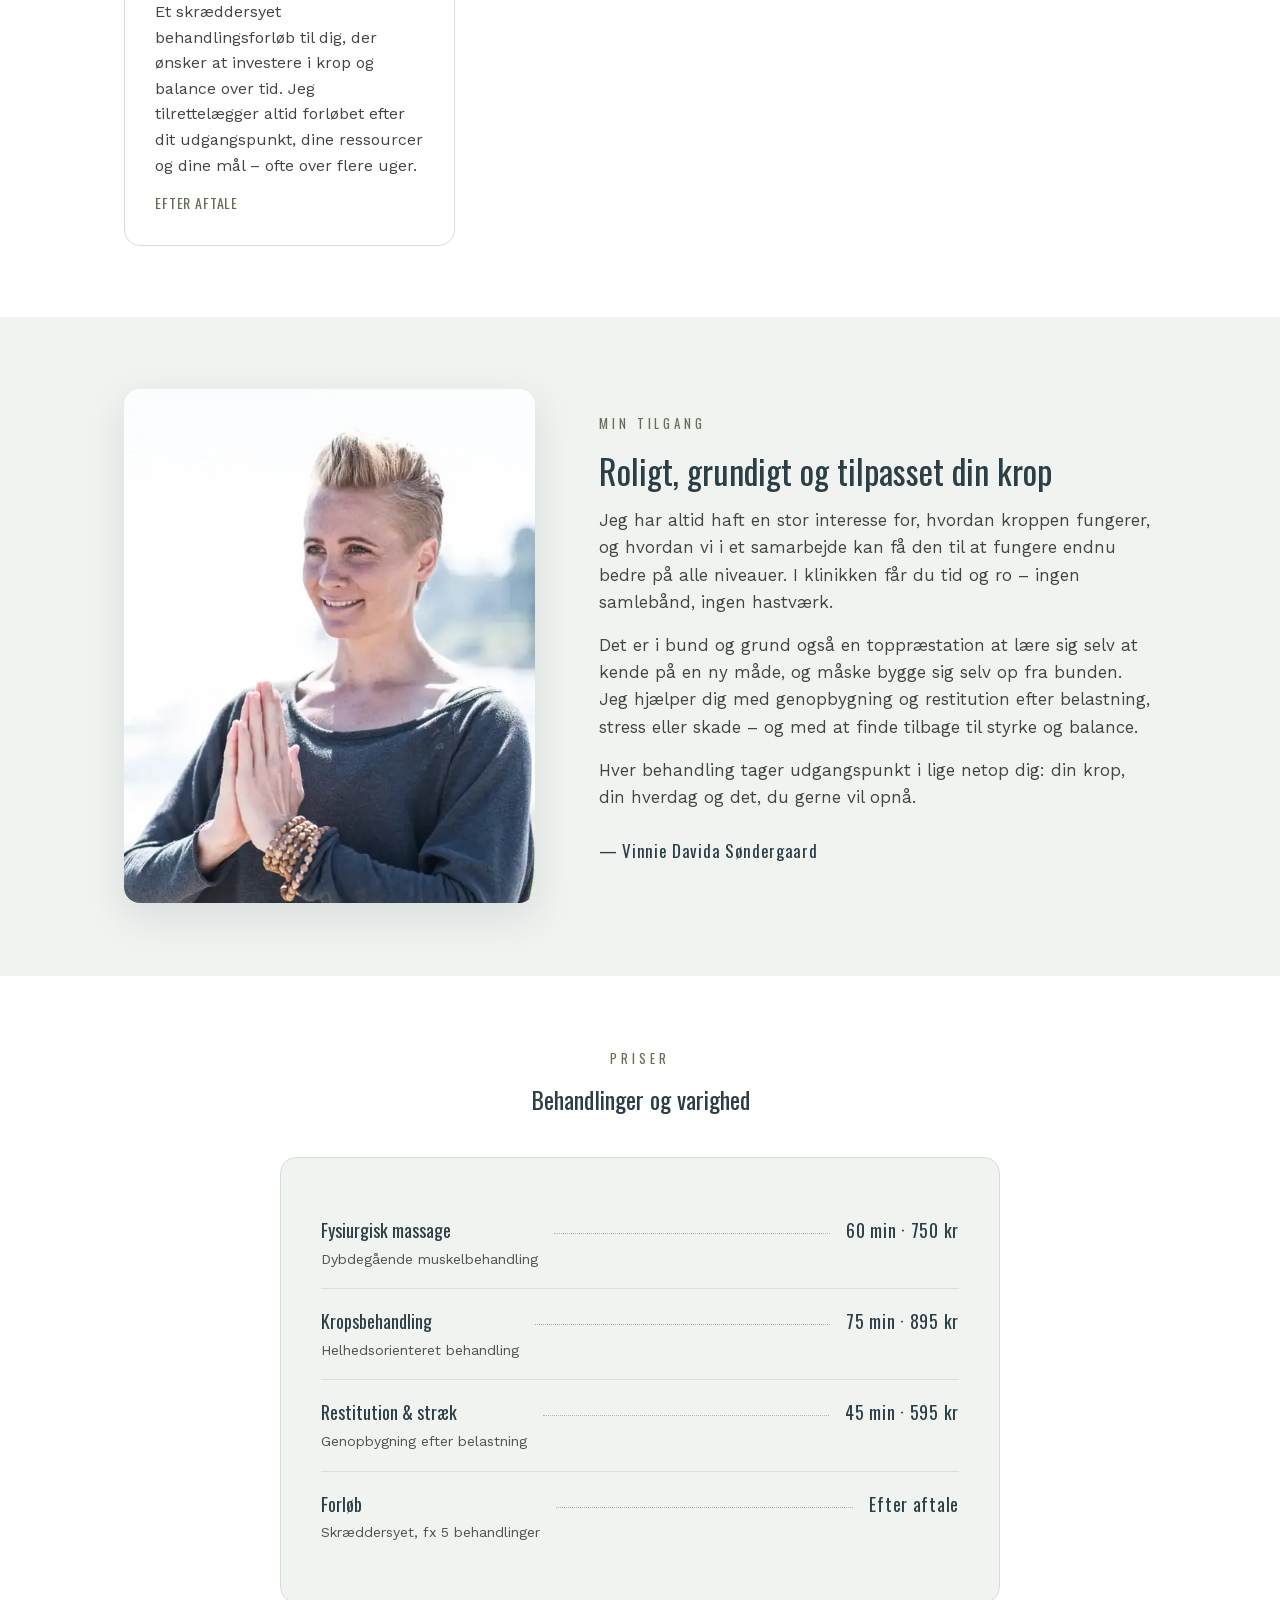
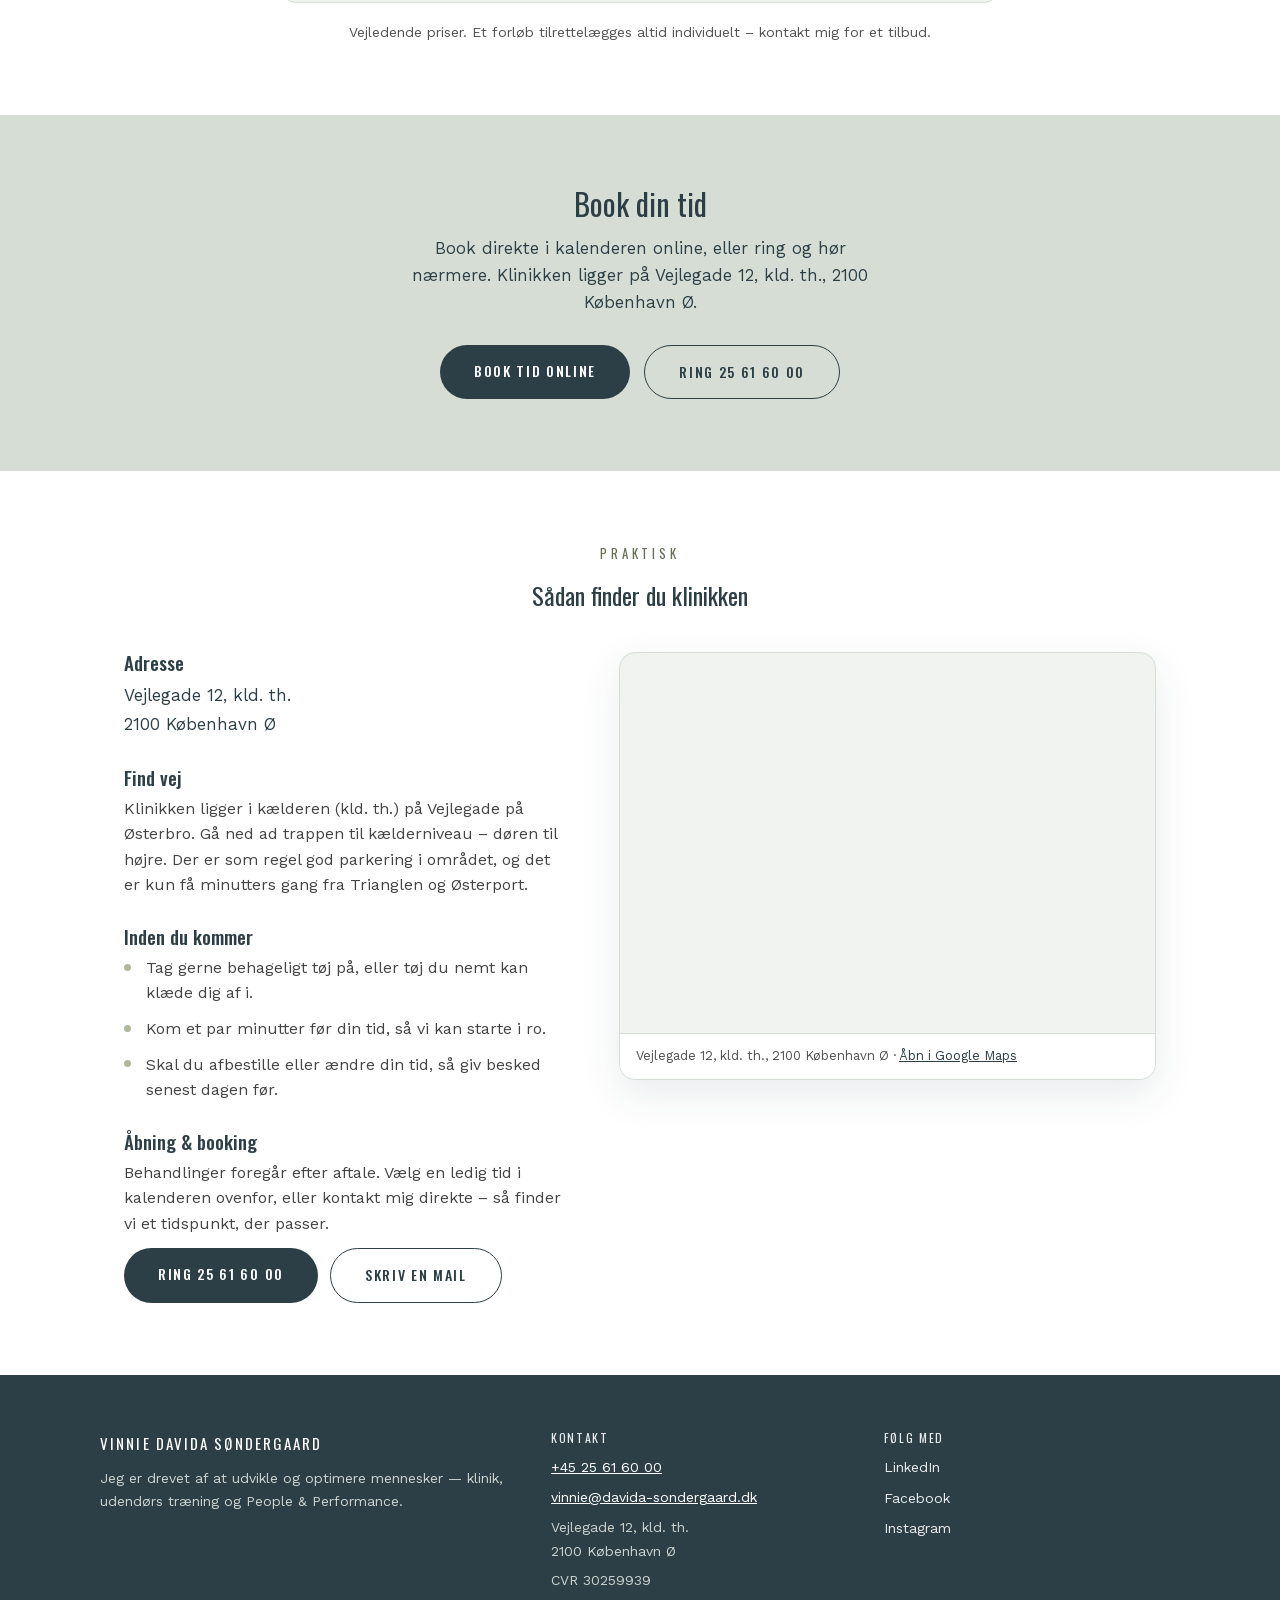
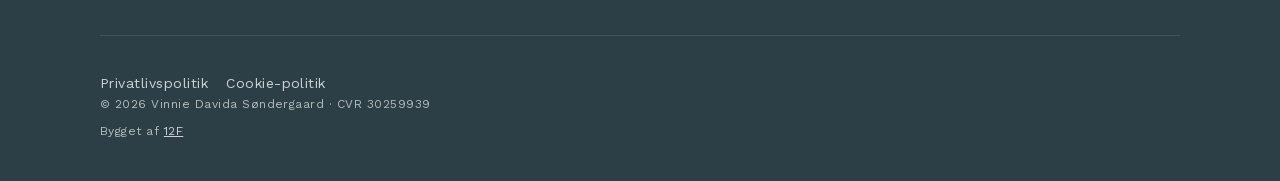
==== commit cb8ac81f: "Trim the three images that were still carrying dead weight Production Lighthouse came back 100/100/1" ====
--- a/klinik/index.html
+++ b/klinik/index.html
@@ -248,17 +248,9 @@
       ],
       "publicAccess": true,
       "isAccessibleForFree": false,
-      "availableLanguage": [
-        {
-          "@type": "Language",
-          "name": "Dansk",
-          "alternateName": "da"
-        },
-        {
-          "@type": "Language",
-          "name": "Engelsk",
-          "alternateName": "en"
-        }
+      "knowsLanguage": [
+        "da",
+        "en"
       ],
       "potentialAction": {
         "@type": "ReserveAction",
@@ -523,9 +515,9 @@
         <div class="photo reveal">
           <img src="../assets/images/klinik-balance.webp"
                srcset="../assets/images/klinik-balance-560.webp 560w,
-                       ../assets/images/klinik-balance.webp 734w"
+                       ../assets/images/klinik-balance.webp 744w"
                sizes="(max-width: 760px) calc(100vw - 40px), 42vw"
-               alt="Vinnie Davida Søndergaard – ro, balance og nærvær" loading="lazy" width="734" height="1100">
+               alt="Vinnie Davida Søndergaard – ro, balance og nærvær" loading="lazy" width="744" height="930">
         </div>
         <div class="text reveal">
           <div class="eyebrow">Min tilgang</div>
